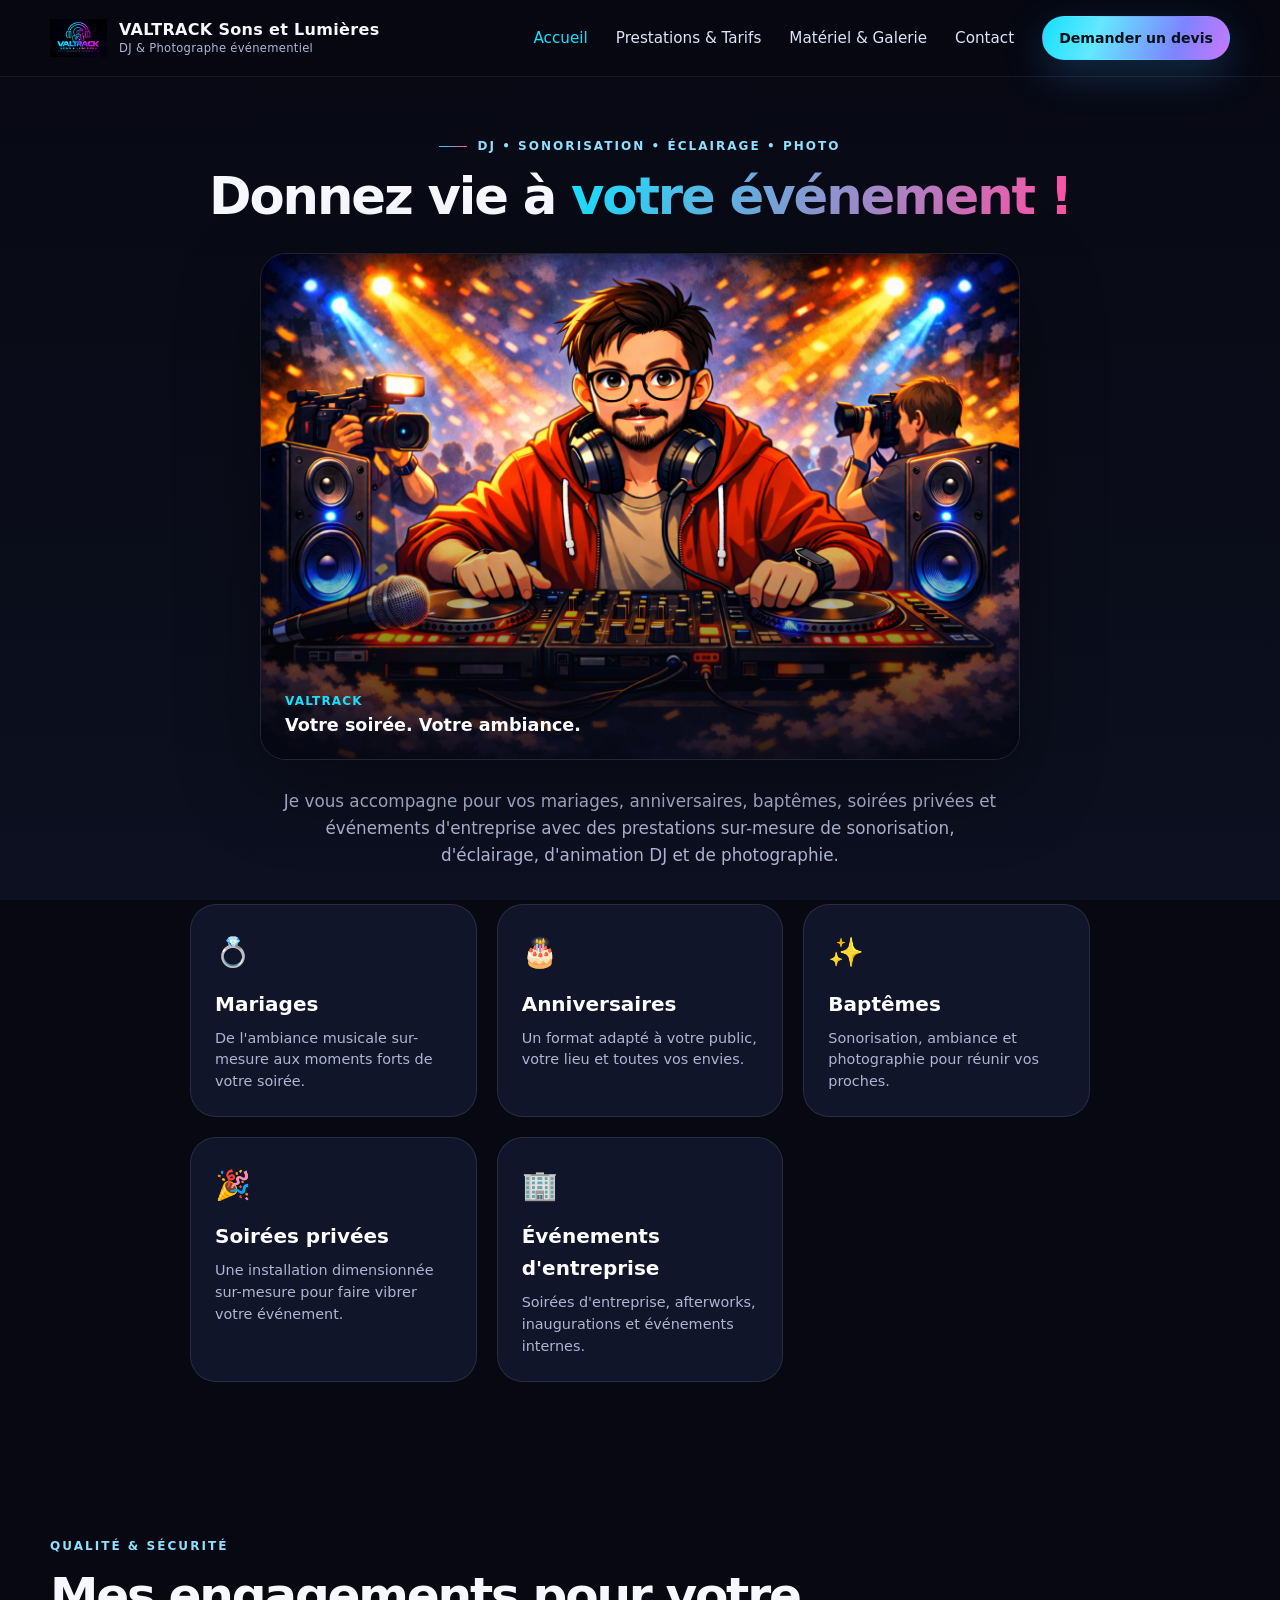
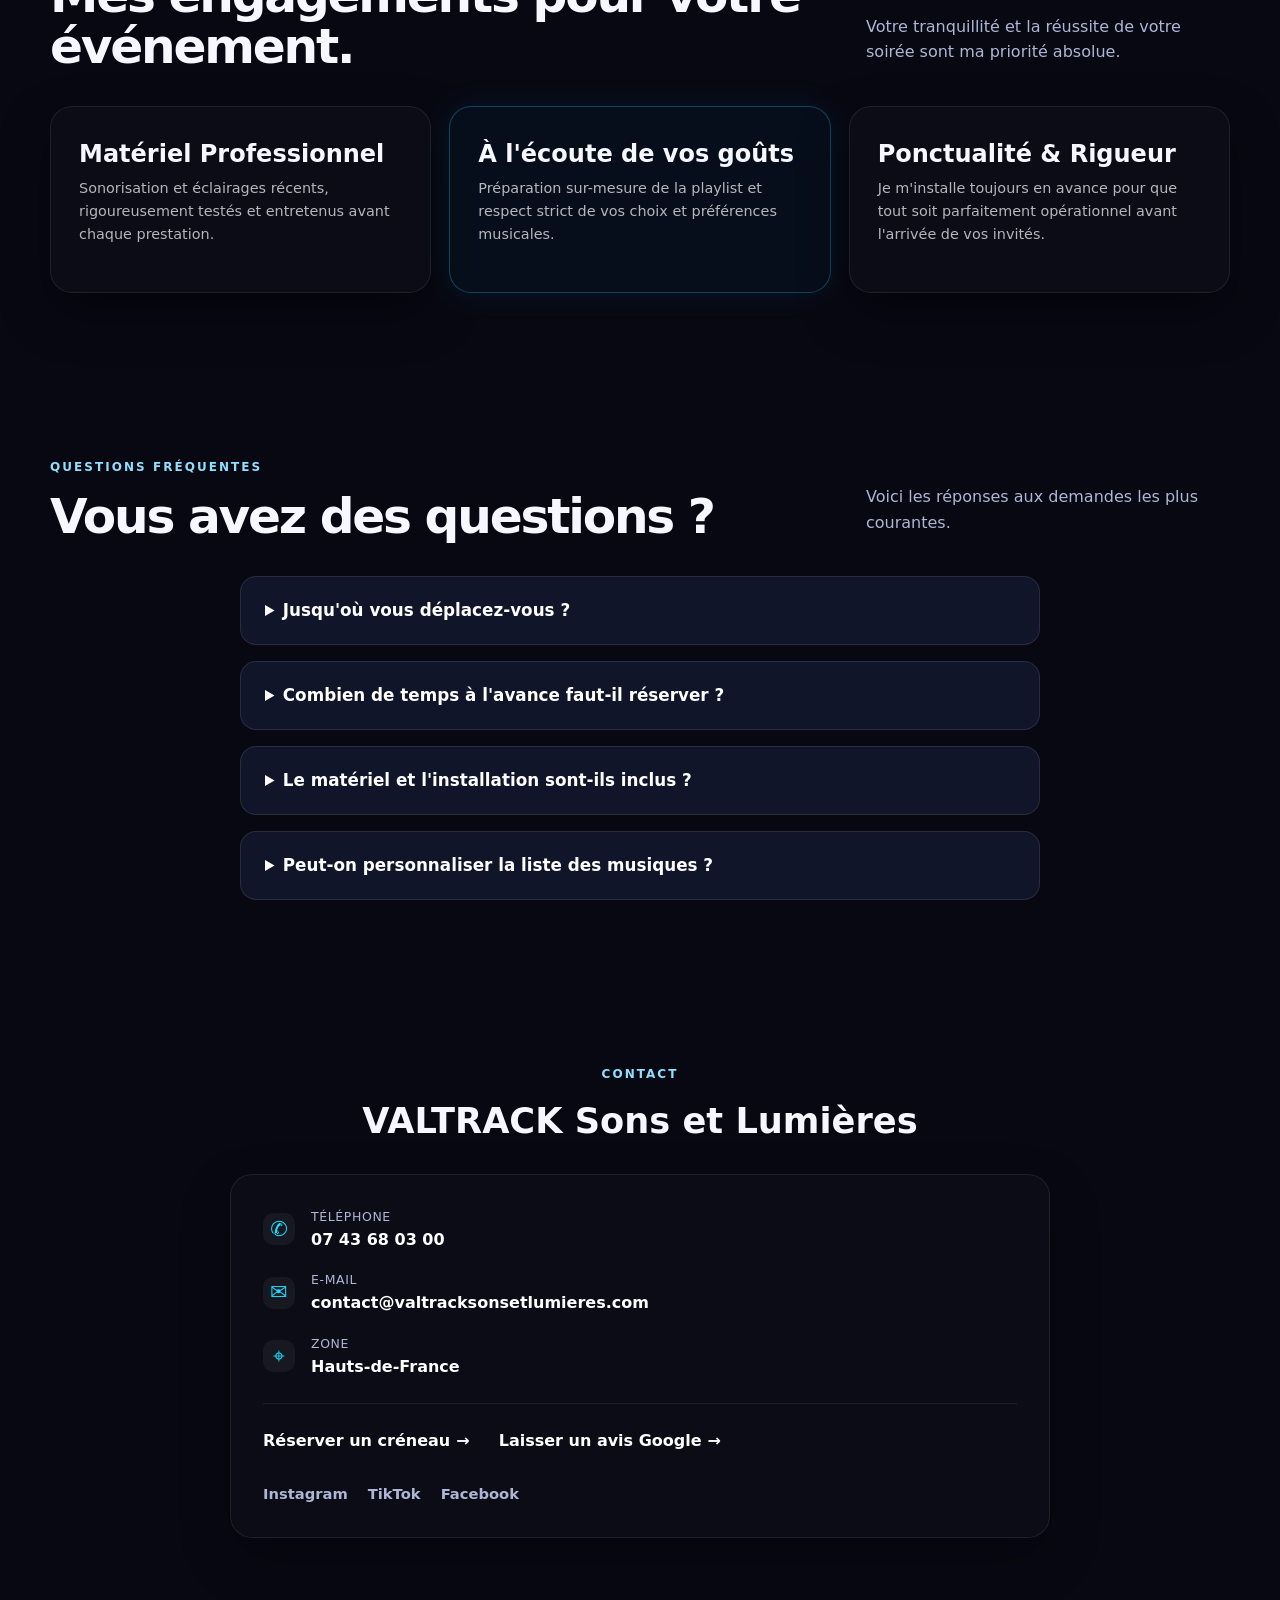
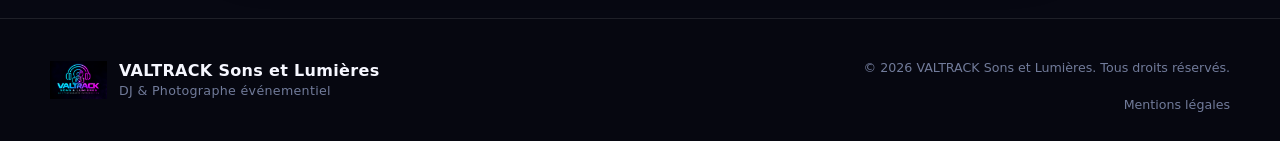
==== index.html @ 6da2693a "Update index.html" ====
<!doctype html>
<html lang="fr">
<head>
  <link rel="icon" type="image/x-icon" href="favicon.ico" />
  <meta charset="utf-8" />
  <meta name="viewport" content="width=device-width, initial-scale=1" />
  <title>VALTRACK Sons et Lumières — Accueil</title>
  <meta name="description" content="DJ, sonorisation, éclairage et photographie événementielle pour mariages, anniversaires, baptêmes, soirées privées et événements professionnels." />
  <meta name="theme-color" content="#070812" />
  <meta property="og:title" content="VALTRACK Sons et Lumières — Accueil" />
  <meta property="og:description" content="DJ • Sonorisation • Éclairage • Photographie événementielle" />
  <meta property="og:image" content="dj.png" />
  <link rel="stylesheet" href="styles.css?v=20260914-final-contact" />
</head>
<body>
  <header class="site-header" id="top">
    <div class="container nav-wrap">
      <a class="brand" href="index.html" aria-label="Retour à l'accueil">
        <img src="logo.png" alt="Logo VALTRACK" class="brand-logo" />
        <span class="brand-text">
          <strong>VALTRACK Sons et Lumières</strong>
          <small>DJ & Photographe événementiel</small>
        </span>
      </a>
      <nav class="desktop-nav" aria-label="Navigation principale">
        <a href="index.html" class="active">Accueil</a>
        <a href="prestations.html">Prestations & Tarifs</a>
        <a href="materiel.html">Matériel & Galerie</a>
        <a href="#contact">Contact</a>
        <a class="btn btn-primary btn-small" href="https://docs.google.com/forms/d/e/1FAIpQLScfLBXGqjbS6cImaduYG_g-oRKf7EmqATWuRvP31iIH8ll3yA/viewform?usp=dialog" target="_blank" rel="noopener">Demander un devis</a>
      </nav>
      <button class="burger" id="burger" aria-label="Ouvrir le menu" aria-expanded="false" aria-controls="mobileMenu">
        <span></span><span></span><span></span>
      </button>
    </div>

    <nav class="mobile-nav" id="mobileMenu" aria-label="Navigation mobile">
      <div class="container mobile-nav-inner">
        <a href="index.html">Accueil</a>
        <a href="prestations.html">Prestations & Tarifs</a>
        <a href="materiel.html">Matériel & Galerie</a>
        <a href="#contact">Contact</a>
        <a class="btn btn-primary" href="https://docs.google.com/forms/d/e/1FAIpQLScfLBXGqjbS6cImaduYG_g-oRKf7EmqATWuRvP31iIH8ll3yA/viewform?usp=dialog" target="_blank" rel="noopener">Demander un devis</a>
      </div>
    </nav>
  </header>

  <main>

    <section class="hero" aria-labelledby="hero-title">
      <div class="hero-glow glow-one"></div>
      <div class="hero-glow glow-two"></div>

      <div class="container hero-stack hero-stack-reworked">
        <div class="hero-copy hero-copy-wide hero-copy-reworked">
          <p class="eyebrow"><span></span> DJ • SONORISATION • ÉCLAIRAGE • PHOTO</p>

          <h1 id="hero-title" class="hero-title-one-line">
            Donnez vie à <em>votre événement !</em>
          </h1>

          <div class="hero-visual hero-visual-inline" aria-label="Illustration DJ et photographie événementielle">
            <div class="visual-frame hero-frame-compact">
              <img src="dj.png" alt="DJ derrière une régie avec éclairages et photographes lors d'un événement" />
              <div class="visual-shade"></div>
              <div class="visual-label">
                <span>VALTRACK</span>
                <strong>Votre soirée. Votre ambiance.</strong>
              </div>
            </div>
          </div>

          <p class="hero-lead hero-lead-full">
            Je vous accompagne pour vos mariages, anniversaires, baptêmes, soirées privées et événements d'entreprise avec des prestations sur-mesure de sonorisation, d'éclairage, d'animation DJ et de photographie.
          </p>

          <div class="event-grid hero-event-grid" aria-label="Types d'événements">
            <article>
              <span>💍</span>
              <h3>Mariages</h3>
              <p>De l'ambiance musicale sur-mesure aux moments forts de votre soirée.</p>
            </article>

            <article>
              <span>🎂</span>
              <h3>Anniversaires</h3>
              <p>Un format adapté à votre public, votre lieu et toutes vos envies.</p>
            </article>

            <article>
              <span>✨</span>
              <h3>Baptêmes</h3>
              <p>Sonorisation, ambiance et photographie pour réunir vos proches.</p>
            </article>

            <article>
              <span>🎉</span>
              <h3>Soirées privées</h3>
              <p>Une installation dimensionnée sur-mesure pour faire vibrer votre événement.</p>
            </article>

            <article>
              <span>🏢</span>
              <h3>Événements d'entreprise</h3>
              <p>Soirées d'entreprise, afterworks, inaugurations et événements internes.</p>
            </article>
          </div>
        </div>
      </div>
    </section>

    <section class="section" id="engagements">
      <div class="container">
        <div class="section-heading">
          <div>
            <span class="section-kicker">QUALITÉ & SÉCURITÉ</span>
            <h2>Mes engagements pour votre événement.</h2>
          </div>
          <p>Votre tranquillité et la réussite de votre soirée sont ma priorité absolue.</p>
        </div>
    
        <div class="pricing-grid">
          <div class="price-card">
            <h3>Matériel Professionnel</h3>
            <p class="price-subtitle">Sonorisation et éclairages récents, rigoureusement testés et entretenus avant chaque prestation.</p>
          </div>
          <div class="price-card featured-card">
            <h3>À l'écoute de vos goûts</h3>
            <p class="price-subtitle">Préparation sur-mesure de la playlist et respect strict de vos choix et préférences musicales.</p>
          </div>
          <div class="price-card">
            <h3>Ponctualité & Rigueur</h3>
            <p class="price-subtitle">Je m'installe toujours en avance pour que tout soit parfaitement opérationnel avant l'arrivée de vos invités.</p>
          </div>
        </div>
      </div>
    </section>

    <section class="section" id="faq">
      <div class="container">
        <div class="section-heading">
          <div>
            <span class="section-kicker">QUESTIONS FRÉQUENTES</span>
            <h2>Vous avez des questions ?</h2>
          </div>
          <p>Voici les réponses aux demandes les plus courantes.</p>
        </div>

        <div class="faq-list">
          <details class="faq-item">
            <summary>Jusqu'où vous déplacez-vous ?</summary>
            <p>J'interviens principalement dans toute la région <strong>Hauts-de-France</strong>. 15 km aller-retour sont inclus au départ d'Escaudœuvres, puis un tarif de 0,70 €/km supplémentaire est appliqué.</p>
          </details>

          <details class="faq-item">
            <summary>Combien de temps à l'avance faut-il réserver ?</summary>
            <p>Le plus tôt est le mieux, surtout pour la période estivale (mariages et baptêmes). Cependant, n'hésitez pas à me contacter pour les demandes de dernière minute selon mes disponibilités.</p>
          </details>

          <details class="faq-item">
            <summary>Le matériel et l'installation sont-ils inclus ?</summary>
            <p>Oui, l'ensemble du matériel (sonorisation, jeux de lumières, micros) ainsi que l'installation et le démontage sont intégralement gérés par mes soins et inclus dans la prestation.</p>
          </details>

          <details class="faq-item">
            <summary>Peut-on personnaliser la liste des musiques ?</summary>
            <p>Absolument ! Je prépare la soirée en amont selon vos goûts musicaux, vos morceaux indispensables et ceux que vous ne souhaitez pas entendre.</p>
          </details>
        </div>
      </div>
    </section>

    <section class="section contact-section" id="contact">
      <div class="container contact-compact">
        <div class="contact-compact-title">
          <span class="section-kicker">CONTACT</span>
          <h2>VALTRACK Sons et Lumières</h2>
        </div>

        <aside class="contact-card contact-card-wide">
          <div class="contact-item">
            <span class="contact-icon">✆</span>
            <div><small>Téléphone</small><a href="tel:+33743680300">07 43 68 03 00</a></div>
          </div>
          <div class="contact-item">
            <span class="contact-icon">✉</span>
            <div><small>E-mail</small><a href="mailto:contact@valtracksonsetlumieres.com">contact@valtracksonsetlumieres.com</a></div>
          </div>
          <div class="contact-item">
            <span class="contact-icon">⌖</span>
            <div><small>Zone</small><strong>Hauts-de-France</strong></div>
          </div>
          <hr />
          <a class="contact-secondary" href="https://calendar.app.google/k3B2UKcsfXhyxnpeA" target="_blank" rel="noopener">Réserver un créneau <span>→</span></a>
          <a class="contact-secondary" href="https://g.page/r/CfVVuxEBxh3PECE/review" target="_blank" rel="noopener">Laisser un avis Google <span>→</span></a>
          <div class="social-row">
            <a href="https://www.instagram.com/valtrack_/" target="_blank" rel="noopener" aria-label="Instagram">Instagram</a>
            <a href="https://www.tiktok.com/@v4ltrack" target="_blank" rel="noopener" aria-label="TikTok">TikTok</a>
            <a href="https://www.facebook.com/profile.php?id=61594022202695" target="_blank" rel="noopener" aria-label="Facebook">Facebook</a>
          </div>
        </aside>
      </div>
    </section>
  </main>

  <footer class="footer">
    <div class="container footer-inner">
      <div class="footer-brand">
        <img src="logo.png" alt="Logo VALTRACK" class="brand-logo" />
        <span class="brand-text">
          <strong>VALTRACK Sons et Lumières</strong>
          <small>DJ & Photographe événementiel</small>
        </span>
      </div>
      <div class="footer-legal">
        <p>© <span id="year"></span> VALTRACK Sons et Lumières. Tous droits réservés.</p>
        <a href="mentions-legales.html">Mentions légales</a>
      </div>
    </div>
  </footer>

  <script src="script.js"></script>
</body>
</html>
---- styles.css ----
:root {
  --bg: #070812;
  --bg-soft: #0d1020;
  --surface: #111529;
  --surface-2: #171b33;
  --text: #f6f7ff;
  --muted: #aeb6d4;
  --line: rgba(255,255,255,.10);
  --cyan: #16e0ff;
  --blue: #5c7cff;
  --violet: #a85cff;
  --pink: #ff4fa3;
  --orange: #ff8c3a;
  --shadow: 0 25px 80px rgba(0,0,0,.38);
  --radius: 26px;
  --max: 1180px;
}

* { box-sizing: border-box; }
html { scroll-behavior: smooth; }
body {
  margin: 0;
  font-family: Inter, ui-sans-serif, system-ui, -apple-system, BlinkMacSystemFont, "Segoe UI", sans-serif;
  color: var(--text);
  background: var(--bg);
  line-height: 1.6;
  overflow-x: hidden;
}

body::before {
  content: "";
  position: fixed;
  inset: 0;
  pointer-events: none;
  z-index: -1;
  background: linear-gradient(180deg, #070812 0%, #0d1020 100%);
}

img { display: block; max-width: 100%; height: auto; }
a { color: inherit; text-decoration: none; }
button, a { -webkit-tap-highlight-color: transparent; }
.container { width: min(var(--max), calc(100% - 40px)); margin: 0 auto; }

/* ==========================================================================
   NAVIGATION / HEADER
   ========================================================================== */
.site-header {
  position: sticky;
  top: 0;
  z-index: 100;
  background: rgba(7,8,18,.76);
  border-bottom: 1px solid rgba(255,255,255,.07);
  backdrop-filter: blur(18px);
}
.nav-wrap { min-height: 76px; display: flex; align-items: center; justify-content: space-between; gap: 24px; }

.brand { 
  display: inline-flex; 
  align-items: center; 
  gap: 12px; 
  min-width: 0; 
  flex-shrink: 0;
  position: relative;
  z-index: 10;
  cursor: pointer;
}

.brand-logo {
  height: 38px;
  max-height: 38px;
  width: auto;
  max-width: 120px;
  object-fit: contain;
  flex-shrink: 0;
}

.brand-text { display: flex; flex-direction: column; line-height: 1.05; letter-spacing: .02em; }
.brand-text strong { font-size: 1rem; }
.brand-text small { color: var(--muted); margin-top: 4px; font-size: .72rem; }

.desktop-nav { display: flex; align-items: center; gap: 28px; font-size: .95rem; }
.desktop-nav > a:not(.btn) { color: #dfe4fa; transition: color .2s ease; }
.desktop-nav > a:not(.btn):hover, .desktop-nav > a.active { color: var(--cyan); }

.btn {
  display: inline-flex;
  align-items: center;
  justify-content: center;
  gap: 9px;
  padding: 14px 21px;
  border-radius: 999px;
  font-weight: 760;
  font-size: .96rem;
  border: 1px solid transparent;
  transition: transform .2s ease, box-shadow .2s ease, background .2s ease, border-color .2s ease;
}
.btn:hover { transform: translateY(-2px); }
.btn-primary {
  color: #07101a;
  background: linear-gradient(110deg, var(--cyan), #63e8ff 30%, #7d83ff 72%, #c978ff);
  box-shadow: 0 14px 42px rgba(58,163,255,.24);
}
.btn-primary:hover { box-shadow: 0 18px 48px rgba(58,163,255,.36); }
.btn-secondary { color: var(--text); background: rgba(255,255,255,.055); border-color: rgba(255,255,255,.14); }
.btn-secondary:hover { background: rgba(255,255,255,.10); border-color: rgba(255,255,255,.24); }
.btn-small { padding: 10px 16px; font-size: .88rem; }

.burger { display: none; width: 46px; height: 42px; border: 1px solid var(--line); border-radius: 14px; background: rgba(255,255,255,.04); cursor: pointer; }
.burger span { display: block; width: 20px; height: 2px; margin: 5px auto; background: #fff; border-radius: 2px; }
.mobile-nav { display: none; border-top: 1px solid var(--line); }
.mobile-nav.is-open { display: block; }
.mobile-nav-inner { display: flex; flex-direction: column; gap: 4px; padding: 14px 0 20px; }
.mobile-nav-inner > a:not(.btn) { padding: 11px 3px; color: #e3e7f8; }

/* ==========================================================================
   HERO SECTION ACCUEIL
   ========================================================================== */
.hero { position: relative; min-height: auto; display: flex; align-items: center; overflow: hidden; padding: 60px 0 70px; }
.hero-grid { display: grid; grid-template-columns: 1.1fr 0.9fr; gap: 40px; align-items: center; }
.hero-media img { border-radius: var(--radius); border: 1px solid var(--line); box-shadow: var(--shadow); width: 100%; object-fit: cover; }

.eyebrow, .section-kicker { margin: 0; color: #8fdfff; font-size: .75rem; letter-spacing: .17em; text-transform: uppercase; font-weight: 800; }
.eyebrow { display: flex; align-items: center; gap: 10px; }
.eyebrow span { width: 28px; height: 1px; background: linear-gradient(90deg, var(--cyan), var(--pink)); }

h1 { 
  margin: 12px 0 20px; 
  font-size: clamp(2rem, 4vw, 3.5rem); 
  line-height: 1.1; 
  letter-spacing: -.04em; 
}

/* Correctifs de centrage Hero Reworked */
.hero-stack-reworked,
.hero-copy-reworked,
.hero-copy-wide {
  max-width: 900px;
  margin: 0 auto;
  text-align: center;
}

.hero-copy-wide .eyebrow {
  justify-content: center;
}

.hero-title-one-line em {
  font-style: normal;
  background: linear-gradient(110deg, var(--cyan), var(--pink));
  -webkit-background-clip: text;
  -webkit-text-fill-color: transparent;
}

.hero-visual-inline {
  margin: 28px auto;
  max-width: 760px;
  position: relative;
}

.visual-frame {
  position: relative;
  border-radius: var(--radius);
  overflow: hidden;
  border: 1px solid var(--line);
  box-shadow: var(--shadow);
}

.visual-frame img {
  width: 100%;
  display: block;
}

.visual-shade {
  position: absolute;
  inset: 0;
  background: linear-gradient(180deg, rgba(7,8,18,0) 50%, rgba(7,8,18,0.85) 100%);
  pointer-events: none;
}

.visual-label {
  position: absolute;
  bottom: 20px;
  left: 24px;
  text-align: left;
  z-index: 2;
}

.visual-label span {
  font-size: 0.75rem;
  letter-spacing: 0.1em;
  color: var(--cyan);
  font-weight: 800;
  display: block;
}

.visual-label strong {
  font-size: 1.1rem;
  color: #fff;
}

.hero-lead-full {
  max-width: 720px;
  margin: 20px auto;
  color: var(--muted);
  font-size: 1.05rem;
}

/* ==========================================================================
   HERO TARIFS (Stickers / Badges)
   ========================================================================== */
.hero-tarifs {
  padding: 130px 0 60px 0;
}

.hero-tarifs .hero-interactive-wrap {
  position: relative;
  max-width: 950px;
  margin: 0 auto;
  text-align: center;
}

.hero-tarifs .hero-text-content {
  position: relative;
  z-index: 5;
  max-width: 680px;
  margin: 0 auto;
}

.hero-tarifs .hero-text-content .eyebrow {
  justify-content: center;
}

.hero-tarifs .hero-text-content .hero-lead {
  margin: 16px auto 0 auto;
}

.hero-tarifs .hero-badge {
  position: absolute;
  z-index: 6;
  display: inline-flex;
  align-items: center;
  gap: 8px;
  padding: 8px 16px;
  border-radius: 50px;
  background: rgba(15, 20, 38, 0.75);
  border: 1px solid rgba(255, 255, 255, 0.14);
  backdrop-filter: blur(10px);
  box-shadow: 0 10px 25px rgba(0, 0, 0, 0.4);
  font-size: 0.82rem;
  font-weight: 600;
  color: #f1f3f9;
  cursor: default;
  user-select: none;
  transition: transform 0.3s cubic-bezier(0.175, 0.885, 0.32, 1.275),
              border-color 0.3s ease,
              box-shadow 0.3s ease;
  animation: floatSticker 4s ease-in-out infinite alternate;
}

.hero-tarifs .hero-badge:hover {
  transform: scale(1.08) translateY(-4px) !important;
  border-color: rgba(22, 224, 255, 0.5);
  box-shadow: 0 12px 28px rgba(22, 224, 255, 0.2);
  background: rgba(20, 26, 50, 0.9);
}

.hero-tarifs .badge-icon { font-size: 0.95rem; }
.hero-tarifs .badge-top-left { top: -10px; left: 20px; transform: rotate(-5deg); animation-delay: 0s; }
.hero-tarifs .badge-top-right { top: -5px; right: 20px; transform: rotate(5deg); animation-delay: 1s; }
.hero-tarifs .badge-bottom-left { bottom: 0px; left: 40px; transform: rotate(4deg); animation-delay: 1.8s; }
.hero-tarifs .badge-bottom-right { bottom: 5px; right: 50px; transform: rotate(-4deg); animation-delay: 0.7s; }

@keyframes floatSticker {
  0% { margin-top: 0px; }
  100% { margin-top: -7px; }
}

/* ==========================================================================
   SECTIONS GÉNÉRIQUES & GRILLES D'ÉVÉNEMENTS
   ========================================================================== */
.section { padding: 80px 0; }
.section-dark { background: linear-gradient(180deg, #090b17 0%, #0a0d19 100%); }
.section-heading { display: grid; grid-template-columns: 1.35fr .65fr; gap: 60px; align-items: flex-end; margin-bottom: 34px; }
.section-heading h2 { margin: 12px 0 0; font-size: clamp(2rem, 3.8vw, 3.2rem); line-height: 1.05; letter-spacing: -.045em; }
.section-heading p { margin: 0 0 7px; color: var(--muted); }

/* Grille pour la section Hero d'accueil (Mariages, Anniversaires, etc.) */
.event-grid,
.services-grid, 
.features-grid {
  display: grid;
  grid-template-columns: repeat(auto-fit, minmax(220px, 1fr));
  gap: 20px;
  margin-top: 36px;
  text-align: left;
}

.event-grid article,
.service-card, 
.feature-card {
  background: var(--surface);
  border: 1px solid var(--line);
  padding: 24px;
  border-radius: var(--radius);
  transition: transform 0.2s ease, border-color 0.2s ease;
}

.event-grid article:hover,
.service-card:hover, 
.feature-card:hover {
  transform: translateY(-4px);
  border-color: rgba(22, 224, 255, 0.3);
}

.event-grid article span,
.service-card .service-icon {
  font-size: 1.8rem;
  display: block;
  margin-bottom: 12px;
}

.event-grid article h3,
.service-card h3, 
.feature-card h3 {
  margin: 0 0 8px;
  font-size: 1.25rem;
  color: #fff;
}

.event-grid article p,
.service-card p, 
.feature-card p {
  color: var(--muted);
  font-size: 0.9rem;
  margin: 0;
  line-height: 1.5;
}

/* ==========================================================================
   FAQ SECTION
   ========================================================================== */
.faq-list {
  display: flex;
  flex-direction: column;
  gap: 16px;
  max-width: 800px;
  margin: 0 auto;
}

.faq-item {
  background: var(--surface);
  border: 1px solid var(--line);
  padding: 20px 24px;
  border-radius: 16px;
  cursor: pointer;
}

.faq-item summary {
  font-weight: 600;
  font-size: 1.05rem;
  color: #fff;
}

.faq-item p {
  margin: 12px 0 0;
  color: var(--muted);
  font-size: 0.95rem;
}

/* ==========================================================================
   GRILLE DE TARIFS
   ========================================================================== */
.pricing-grid { display: grid; grid-template-columns: repeat(3, minmax(0, 1fr)); gap: 18px; width: 100%; }

.price-card {
  position: relative;
  display: flex;
  flex-direction: column;
  padding: 28px;
  border: 1px solid rgba(255, 255, 255, 0.08);
  border-radius: 22px;
  background: rgba(255, 255, 255, 0.02);
  box-shadow: 0 20px 50px rgba(0, 0, 0, 0.4);
}

.featured-card { 
  border-color: rgba(56, 189, 248, 0.3); 
  background: rgba(14, 165, 233, 0.04); 
  box-shadow: 0 0 30px rgba(14, 165, 233, 0.1);
}

.price-top {
  display: flex;
  justify-content: space-between;
  align-items: center;
  margin-bottom: 18px;
}

.pack-number {
  font-size: 0.85rem;
  font-weight: 700;
  color: rgba(255, 255, 255, 0.35);
}

.pack-tag {
  font-size: 0.7rem;
  font-weight: 700;
  text-transform: uppercase;
  letter-spacing: 0.08em;
  color: #8ab4f8;
  background: rgba(138, 180, 248, 0.08);
  border: 1px solid rgba(138, 180, 248, 0.25);
  padding: 4px 12px;
  border-radius: 20px;
}

.pack-tag.accent {
  color: #38ef7d;
  background: rgba(56, 239, 125, 0.08);
  border-color: rgba(56, 239, 125, 0.25);
}

.price-card h3 { margin: 0 0 4px; font-size: 1.5rem; font-weight: 700; }
.price { font-size: 2.2rem; font-weight: 800; margin: 10px 0 4px; }
.price span { font-size: 2.8rem; }

.price-subtitle {
  margin: 0 0 18px;
  color: rgba(255, 255, 255, 0.7);
  font-size: 0.9rem;
  font-weight: 500;
}

.duo-old-price {
  font-size: 0.85rem;
  color: rgba(255, 255, 255, 0.4);
  text-decoration: line-through;
  margin: -4px 0 8px;
}

.price-card ul {
  list-style: none;
  padding: 0;
  margin: 16px 0 0 0;
}

.price-card ul li {
  position: relative;
  padding-left: 22px;
  padding-bottom: 10px;
  margin-bottom: 10px;
  font-size: 0.88rem;
  color: rgba(255, 255, 255, 0.75);
  border-bottom: 1px solid rgba(255, 255, 255, 0.04);
}

.price-card ul li:last-child {
  border-bottom: none;
  margin-bottom: 0;
  padding-bottom: 0;
}

.price-card ul li::before {
  content: "✦";
  position: absolute;
  left: 0;
  top: 0;
  color: #38ef7d;
  font-size: 0.75rem;
}

.fee-pills {
  display: flex;
  flex-wrap: wrap;
  justify-content: center;
  gap: 10px;
  margin-top: 32px;
}

.fee-pills span {
  font-size: 0.8rem;
  color: rgba(255, 255, 255, 0.6);
  background: rgba(255, 255, 255, 0.03);
  border: 1px solid rgba(255, 255, 255, 0.08);
  padding: 6px 16px;
  border-radius: 30px;
}

.photo-retention-note {
  margin-top: 28px;
  padding: 18px 22px;
  background: rgba(255, 255, 255, 0.02);
  border: 1px solid rgba(255, 255, 255, 0.06);
  border-left: 3px solid #ff2a74;
  border-radius: 6px;
  text-align: left;
}

.photo-retention-note strong {
  display: block;
  color: #ffffff;
  font-size: 0.95rem;
  margin-bottom: 6px;
}

.photo-retention-note p, .photo-retention-note span {
  font-size: 0.85rem;
  color: rgba(255, 255, 255, 0.65);
  line-height: 1.5;
  margin: 0;
}

/* ==========================================================================
   SECTION CONTACT / FOOTER
   ========================================================================== */
.contact-section {
  padding: 80px 0;
}

.contact-compact {
  max-width: 820px;
  margin: 0 auto;
  text-align: center;
}

.contact-compact-title h2 {
  margin: 8px 0 24px;
  font-size: 2.2rem;
}

.contact-card-wide {
  background: rgba(255, 255, 255, 0.02);
  border: 1px solid rgba(255, 255, 255, 0.08);
  border-radius: 22px;
  padding: 32px;
  text-align: left;
  box-shadow: 0 20px 50px rgba(0,0,0,0.3);
}

.contact-card-wide .contact-item {
  display: flex;
  align-items: center;
  gap: 16px;
  margin-bottom: 18px;
}

.contact-card-wide .contact-icon {
  font-size: 1.3rem;
  width: 32px;
  height: 32px;
  display: flex;
  align-items: center;
  justify-content: center;
  background: rgba(255,255,255,0.05);
  border-radius: 10px;
  color: var(--cyan);
}

.contact-card-wide small {
  display: block;
  color: var(--muted);
  font-size: 0.78rem;
  text-transform: uppercase;
  letter-spacing: 0.05em;
}

.contact-card-wide a, 
.contact-card-wide strong {
  color: #fff;
  font-size: 1rem;
  font-weight: 600;
  text-decoration: none;
}

.contact-card-wide hr {
  border: 0;
  border-top: 1px solid rgba(255, 255, 255, 0.08);
  margin: 24px 0;
}

.contact-secondary {
  display: inline-flex;
  align-items: center;
  gap: 6px;
  margin-right: 24px;
  margin-bottom: 16px;
  color: var(--cyan);
  text-decoration: none;
  font-weight: 600;
  font-size: 0.95rem;
  transition: opacity 0.2s ease;
}

.contact-secondary:hover {
  opacity: 0.8;
}

.social-row {
  display: flex;
  gap: 20px;
  margin-top: 12px;
}

.social-row a {
  color: var(--muted);
  text-decoration: none;
  font-size: 0.92rem;
  transition: color 0.2s ease;
}

.social-row a:hover {
  color: #fff;
}

.footer { border-top: 1px solid var(--line); padding: 26px 0; background: #060710; }
.footer-inner { display: flex; justify-content: space-between; gap: 30px; align-items: center; }
.footer-brand { display: flex; align-items: center; gap: 12px; }
.footer-brand small, .footer p { color: #717b9a; font-size: .79rem; }
.footer-legal { display: flex; flex-direction: column; align-items: flex-end; gap: 4px; }
.footer-legal a { color: #717b9a; font-size: .79rem; }

/* ==========================================================================
   MEDIA QUERIES (RESPONSIVE)
   ========================================================================== */
@media (max-width: 1050px) {
  .hero-grid { grid-template-columns: 1fr; }
  .section-heading { grid-template-columns: 1fr; gap: 16px; }
}

@media (max-width: 860px) {
  .desktop-nav { display: none; }
  .burger { display: block; }
  .pricing-grid { grid-template-columns: 1fr; }

  .hero-tarifs .hero-interactive-wrap {
    display: flex;
    flex-direction: column;
    align-items: center;
  }

  .hero-tarifs .hero-badge {
    position: relative;
    top: auto !important;
    bottom: auto !important;
    left: auto !important;
    right: auto !important;
    transform: none !important;
    animation: none;
    margin: 4px;
    display: inline-flex;
  }

  .hero-tarifs .badge-top-left { order: 2; margin-top: 20px; }
  .hero-tarifs .badge-top-right { order: 3; }
  .hero-tarifs .badge-bottom-left { order: 4; }
  .hero-tarifs .badge-bottom-right { order: 5; }
  .hero-tarifs .hero-text-content { order: 1; }
}

@media (max-width: 560px) {
  .container { width: min(var(--max), calc(100% - 28px)); }
  .footer-inner { flex-direction: column; align-items: flex-start; }
  .footer-legal { align-items: flex-start; }
  .social-row { flex-wrap: wrap; }
}
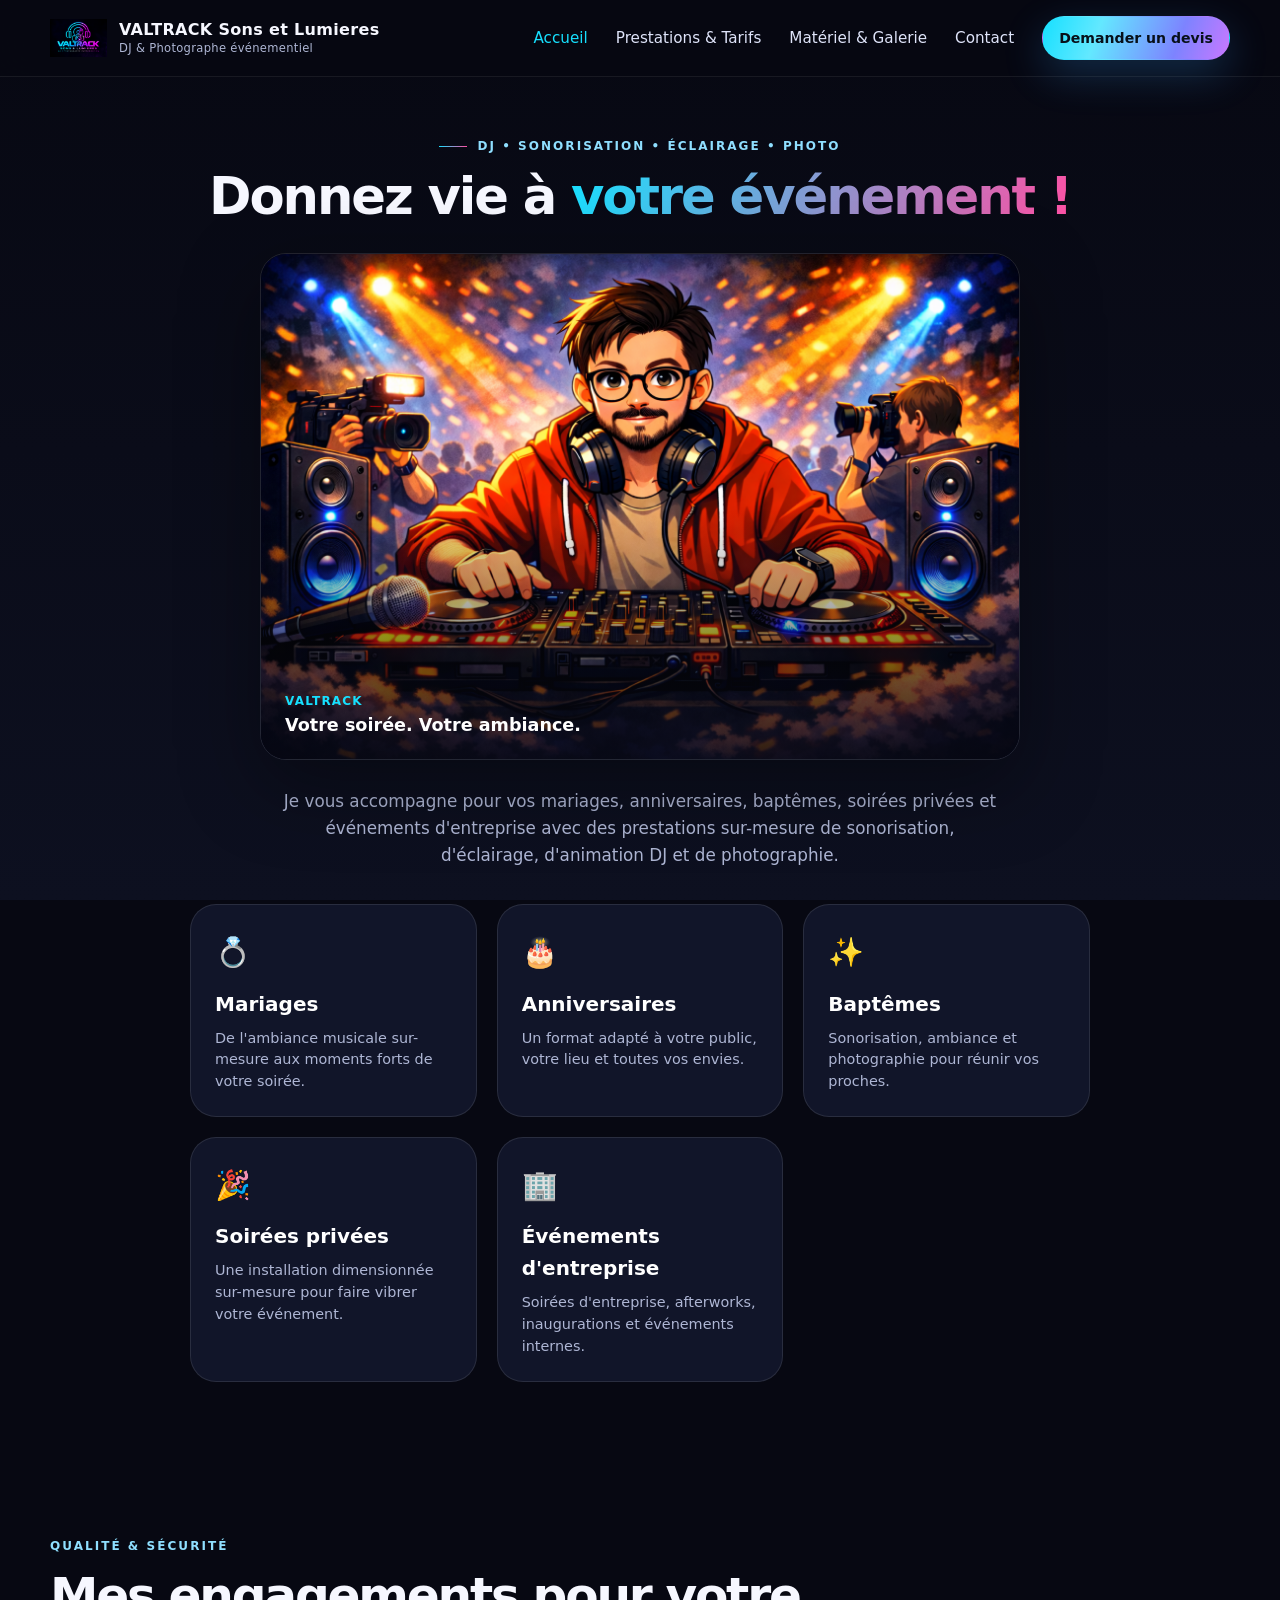
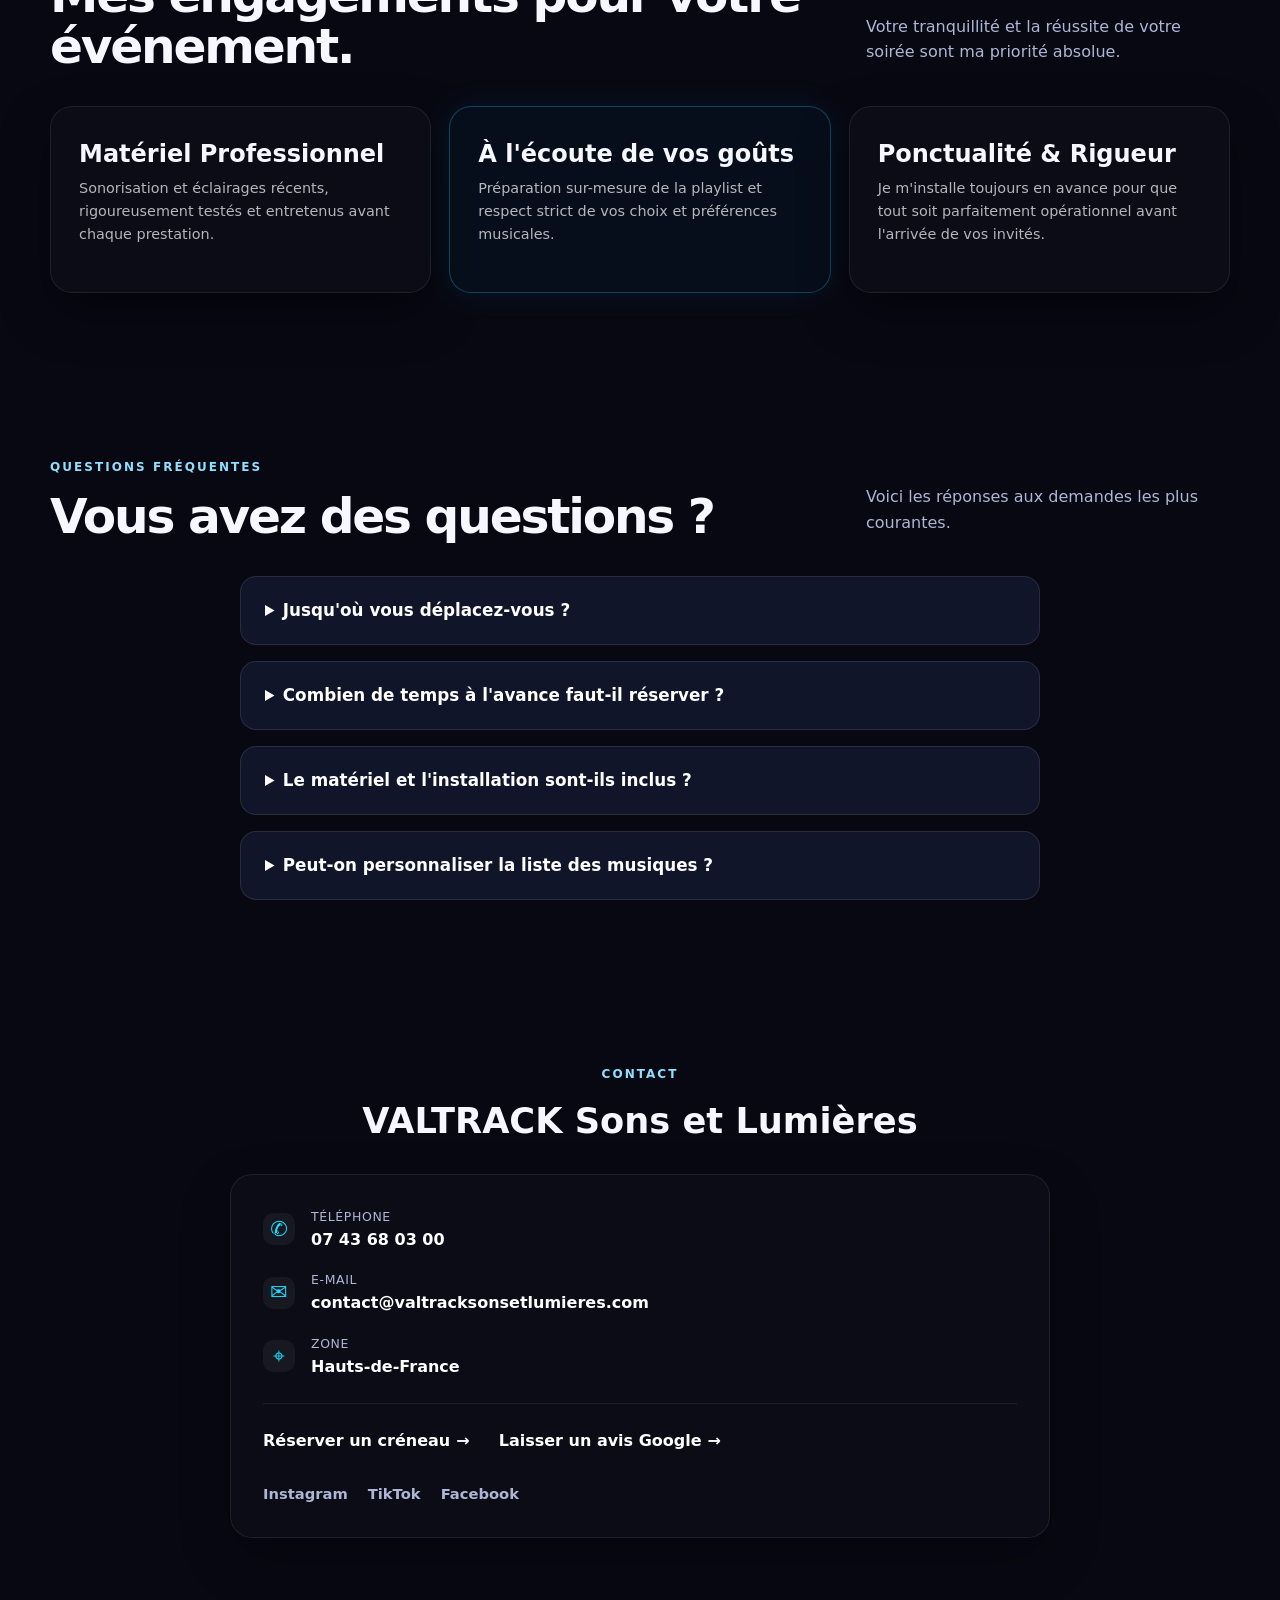
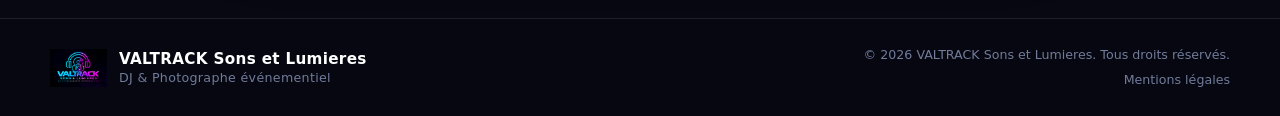
==== commit c8dd4854: "Update index.html" ====
--- a/index.html
+++ b/index.html
@@ -4,7 +4,7 @@
   <link rel="icon" type="image/x-icon" href="favicon.ico" />
   <meta charset="utf-8" />
   <meta name="viewport" content="width=device-width, initial-scale=1" />
-  <title>VALTRACK Sons et Lumières — Accueil</title>
+  <title>VALTRACK Sons et Lumieres — Accueil</title>
   <meta name="description" content="DJ, sonorisation, éclairage et photographie événementielle pour mariages, anniversaires, baptêmes, soirées privées et événements professionnels." />
   <meta name="theme-color" content="#070812" />
   <meta property="og:title" content="VALTRACK Sons et Lumières — Accueil" />
@@ -18,7 +18,7 @@
       <a class="brand" href="index.html" aria-label="Retour à l'accueil">
         <img src="logo.png" alt="Logo VALTRACK" class="brand-logo" />
         <span class="brand-text">
-          <strong>VALTRACK Sons et Lumières</strong>
+          <strong>VALTRACK Sons et Lumieres</strong>
           <small>DJ & Photographe événementiel</small>
         </span>
       </a>
@@ -208,12 +208,12 @@
       <div class="footer-brand">
         <img src="logo.png" alt="Logo VALTRACK" class="brand-logo" />
         <span class="brand-text">
-          <strong>VALTRACK Sons et Lumières</strong>
+          <strong>VALTRACK Sons et Lumieres</strong>
           <small>DJ & Photographe événementiel</small>
         </span>
       </div>
       <div class="footer-legal">
-        <p>© <span id="year"></span> VALTRACK Sons et Lumières. Tous droits réservés.</p>
+        <p>© <span id="year"></span> VALTRACK Sons et Lumieres. Tous droits réservés.</p>
         <a href="mentions-legales.html">Mentions légales</a>
       </div>
     </div>
--- a/styles.css
+++ b/styles.css
@@ -41,9 +41,7 @@
 button, a { -webkit-tap-highlight-color: transparent; }
 .container { width: min(var(--max), calc(100% - 40px)); margin: 0 auto; }
 
-/* ==========================================================================
-   NAVIGATION / HEADER
-   ========================================================================== */
+
 .site-header {
   position: sticky;
   top: 0;
@@ -112,9 +110,7 @@
 .mobile-nav-inner { display: flex; flex-direction: column; gap: 4px; padding: 14px 0 20px; }
 .mobile-nav-inner > a:not(.btn) { padding: 11px 3px; color: #e3e7f8; }
 
-/* ==========================================================================
-   HERO SECTION ACCUEIL
-   ========================================================================== */
+
 .hero { position: relative; min-height: auto; display: flex; align-items: center; overflow: hidden; padding: 60px 0 70px; }
 .hero-grid { display: grid; grid-template-columns: 1.1fr 0.9fr; gap: 40px; align-items: center; }
 .hero-media img { border-radius: var(--radius); border: 1px solid var(--line); box-shadow: var(--shadow); width: 100%; object-fit: cover; }
@@ -130,7 +126,7 @@
   letter-spacing: -.04em; 
 }
 
-/* Correctifs de centrage Hero Reworked */
+
 .hero-stack-reworked,
 .hero-copy-reworked,
 .hero-copy-wide {
@@ -204,9 +200,7 @@
   font-size: 1.05rem;
 }
 
-/* ==========================================================================
-   HERO TARIFS (Stickers / Badges)
-   ========================================================================== */
+
 .hero-tarifs {
   padding: 130px 0 60px 0;
 }
@@ -274,16 +268,14 @@
   100% { margin-top: -7px; }
 }
 
-/* ==========================================================================
-   SECTIONS GÉNÉRIQUES & GRILLES D'ÉVÉNEMENTS
-   ========================================================================== */
+
 .section { padding: 80px 0; }
 .section-dark { background: linear-gradient(180deg, #090b17 0%, #0a0d19 100%); }
 .section-heading { display: grid; grid-template-columns: 1.35fr .65fr; gap: 60px; align-items: flex-end; margin-bottom: 34px; }
 .section-heading h2 { margin: 12px 0 0; font-size: clamp(2rem, 3.8vw, 3.2rem); line-height: 1.05; letter-spacing: -.045em; }
 .section-heading p { margin: 0 0 7px; color: var(--muted); }
 
-/* Grille pour la section Hero d'accueil (Mariages, Anniversaires, etc.) */
+
 .event-grid,
 .services-grid, 
 .features-grid {
@@ -335,9 +327,7 @@
   line-height: 1.5;
 }
 
-/* ==========================================================================
-   FAQ SECTION
-   ========================================================================== */
+
 .faq-list {
   display: flex;
   flex-direction: column;
@@ -366,9 +356,7 @@
   font-size: 0.95rem;
 }
 
-/* ==========================================================================
-   GRILLE DE TARIFS
-   ========================================================================== */
+
 .pricing-grid { display: grid; grid-template-columns: repeat(3, minmax(0, 1fr)); gap: 18px; width: 100%; }
 
 .price-card {
@@ -509,9 +497,7 @@
   margin: 0;
 }
 
-/* ==========================================================================
-   SECTION CONTACT / FOOTER
-   ========================================================================== */
+
 .contact-section {
   padding: 80px 0;
 }
@@ -613,14 +599,40 @@
 
 .footer { border-top: 1px solid var(--line); padding: 26px 0; background: #060710; }
 .footer-inner { display: flex; justify-content: space-between; gap: 30px; align-items: center; }
-.footer-brand { display: flex; align-items: center; gap: 12px; }
-.footer-brand small, .footer p { color: #717b9a; font-size: .79rem; }
+
+.footer-brand { 
+  display: flex; 
+  align-items: center; 
+  gap: 12px; 
+}
+
+.footer-brand .brand-text {
+  display: flex;
+  flex-direction: column;
+  align-items: flex-start;
+  justify-content: center;
+  line-height: 1.2;
+}
+
+.footer-brand strong {
+  display: block;
+  font-size: 0.95rem;
+  font-weight: 700;
+  color: #ffffff;
+}
+
+.footer-brand small {
+  display: block;
+  color: #717b9a;
+  font-size: 0.79rem;
+  margin-top: 2px;
+}
+
+.footer p { color: #717b9a; font-size: .79rem; margin: 0; }
 .footer-legal { display: flex; flex-direction: column; align-items: flex-end; gap: 4px; }
 .footer-legal a { color: #717b9a; font-size: .79rem; }
 
-/* ==========================================================================
-   MEDIA QUERIES (RESPONSIVE)
-   ========================================================================== */
+
 @media (max-width: 1050px) {
   .hero-grid { grid-template-columns: 1fr; }
   .section-heading { grid-template-columns: 1fr; gap: 16px; }
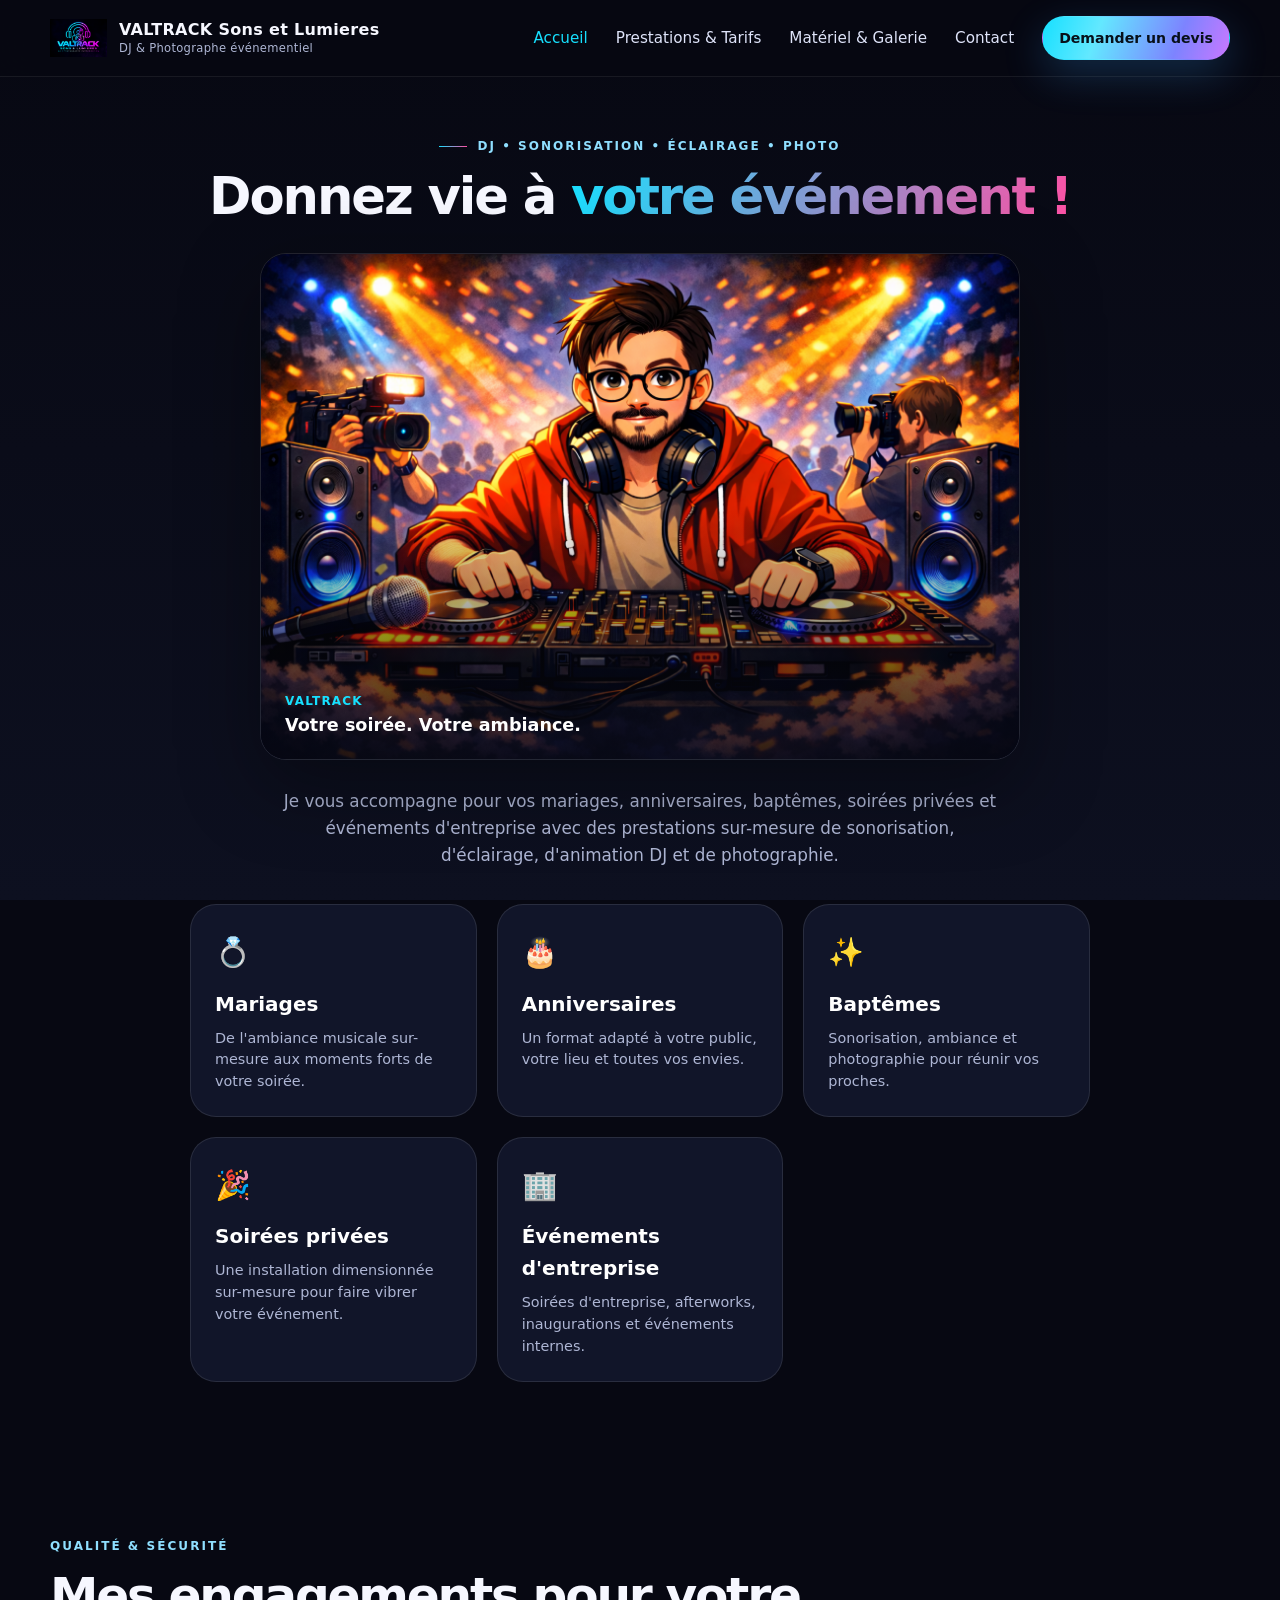
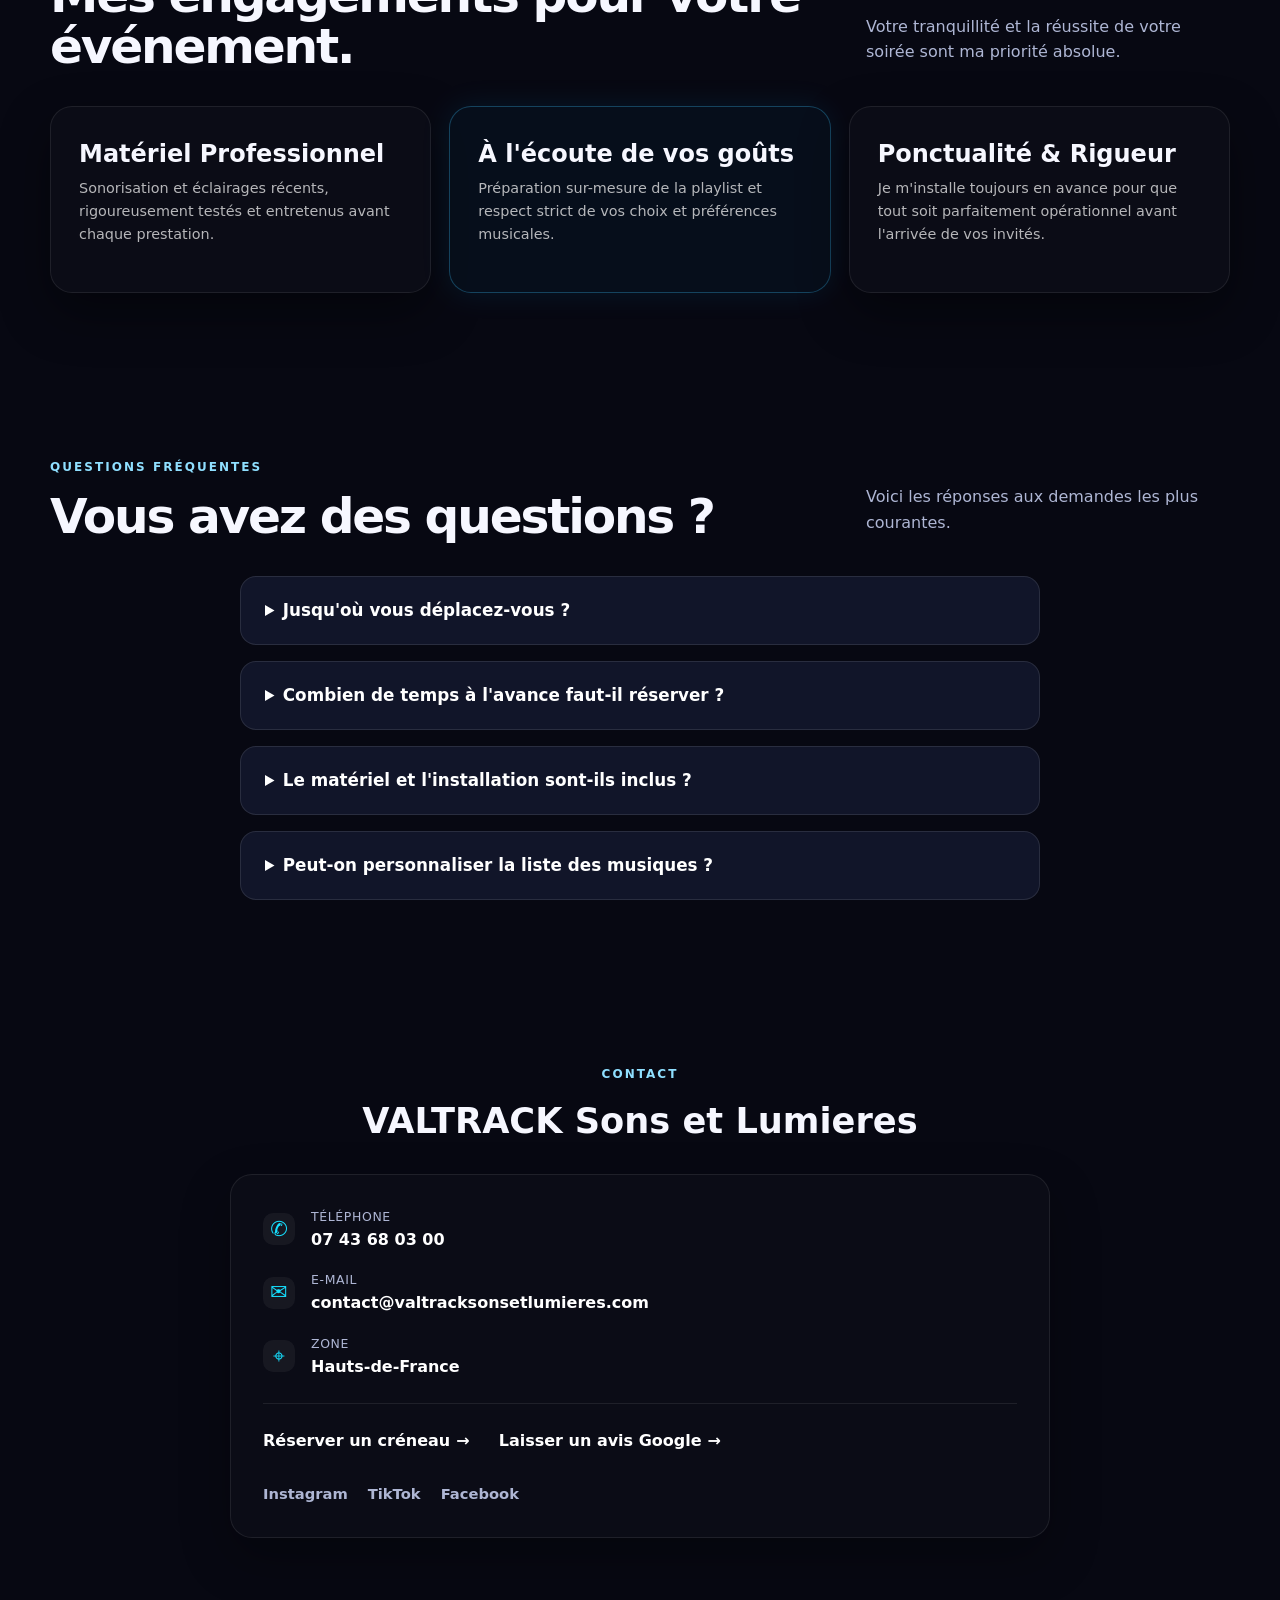
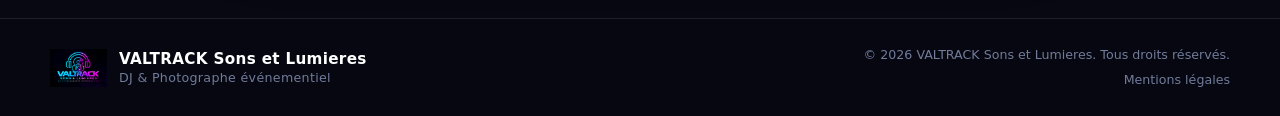
==== commit 103cf4c1: "Update index.html" ====
--- a/index.html
+++ b/index.html
@@ -174,7 +174,7 @@
       <div class="container contact-compact">
         <div class="contact-compact-title">
           <span class="section-kicker">CONTACT</span>
-          <h2>VALTRACK Sons et Lumières</h2>
+          <h2>VALTRACK Sons et Lumieres</h2>
         </div>
 
         <aside class="contact-card contact-card-wide">
--- a/styles.css
+++ b/styles.css
@@ -244,28 +244,66 @@
   color: #f1f3f9;
   cursor: default;
   user-select: none;
+  will-change: transform;
   transition: transform 0.3s cubic-bezier(0.175, 0.885, 0.32, 1.275),
               border-color 0.3s ease,
               box-shadow 0.3s ease;
-  animation: floatSticker 4s ease-in-out infinite alternate;
 }
 
 .hero-tarifs .hero-badge:hover {
-  transform: scale(1.08) translateY(-4px) !important;
   border-color: rgba(22, 224, 255, 0.5);
   box-shadow: 0 12px 28px rgba(22, 224, 255, 0.2);
   background: rgba(20, 26, 50, 0.9);
 }
 
 .hero-tarifs .badge-icon { font-size: 0.95rem; }
-.hero-tarifs .badge-top-left { top: -10px; left: 20px; transform: rotate(-5deg); animation-delay: 0s; }
-.hero-tarifs .badge-top-right { top: -5px; right: 20px; transform: rotate(5deg); animation-delay: 1s; }
-.hero-tarifs .badge-bottom-left { bottom: 0px; left: 40px; transform: rotate(4deg); animation-delay: 1.8s; }
-.hero-tarifs .badge-bottom-right { bottom: 5px; right: 50px; transform: rotate(-4deg); animation-delay: 0.7s; }
-
-@keyframes floatSticker {
-  0% { margin-top: 0px; }
-  100% { margin-top: -7px; }
+
+/* Positionnement & Amorce des animations par GPU via variables CSS (--base-rot) */
+.hero-tarifs .badge-top-left { 
+  top: -10px; 
+  left: 20px; 
+  --base-rot: -5deg; 
+  animation: floatStickerGpu 2.8s ease-in-out infinite alternate; 
+}
+.hero-tarifs .badge-top-right { 
+  top: -5px; 
+  right: 20px; 
+  --base-rot: 5deg; 
+  animation: floatStickerGpu 3.2s ease-in-out infinite alternate 0.6s; 
+}
+.hero-tarifs .badge-bottom-left { 
+  bottom: 0px; 
+  left: 40px; 
+  --base-rot: 4deg; 
+  animation: floatStickerGpu 3s ease-in-out infinite alternate 1.2s; 
+}
+.hero-tarifs .badge-bottom-right { 
+  bottom: 5px; 
+  right: 50px; 
+  --base-rot: -4deg; 
+  animation: floatStickerGpu 3.5s ease-in-out infinite alternate 0.3s; 
+}
+
+.hero-tarifs .badge-top-left:hover { transform: rotate(-5deg) scale(1.08) translateY(-4px) translateZ(0); }
+.hero-tarifs .badge-top-right:hover { transform: rotate(5deg) scale(1.08) translateY(-4px) translateZ(0); }
+.hero-tarifs .badge-bottom-left:hover { transform: rotate(4deg) scale(1.08) translateY(-4px) translateZ(0); }
+.hero-tarifs .badge-bottom-right:hover { transform: rotate(-4deg) scale(1.08) translateY(-4px) translateZ(0); }
+
+/* Animation 100% matérielle (GPU) basée sur translate3d */
+@keyframes floatStickerGpu {
+  0% { 
+    transform: rotate(var(--base-rot)) translate3d(0, 0, 0); 
+  }
+  100% { 
+    transform: rotate(var(--base-rot)) translate3d(0, -8px, 0); 
+  }
+}
+
+/* Accessibilité : Désactivation pour les utilisateurs sensibles au mouvement */
+@media (prefers-reduced-motion: reduce) {
+  .hero-tarifs .hero-badge {
+    animation: none !important;
+  }
 }
 
 
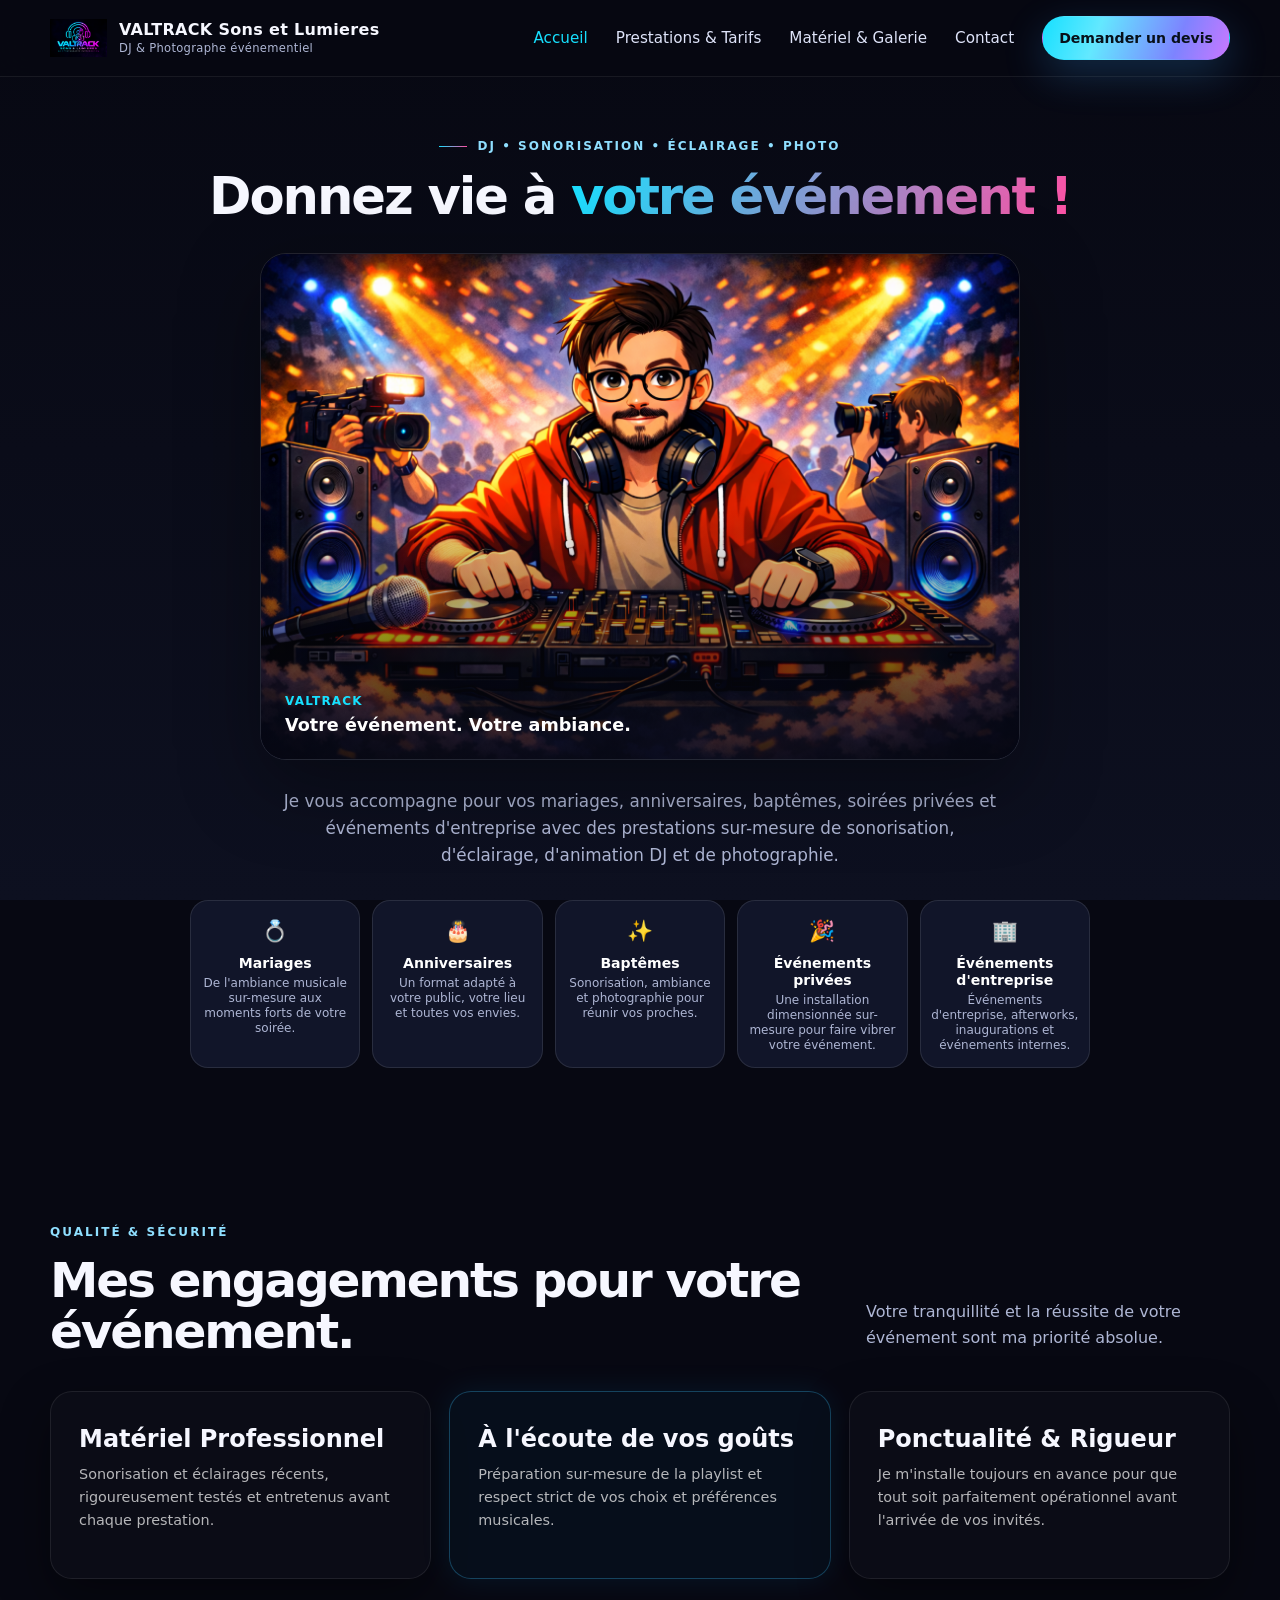
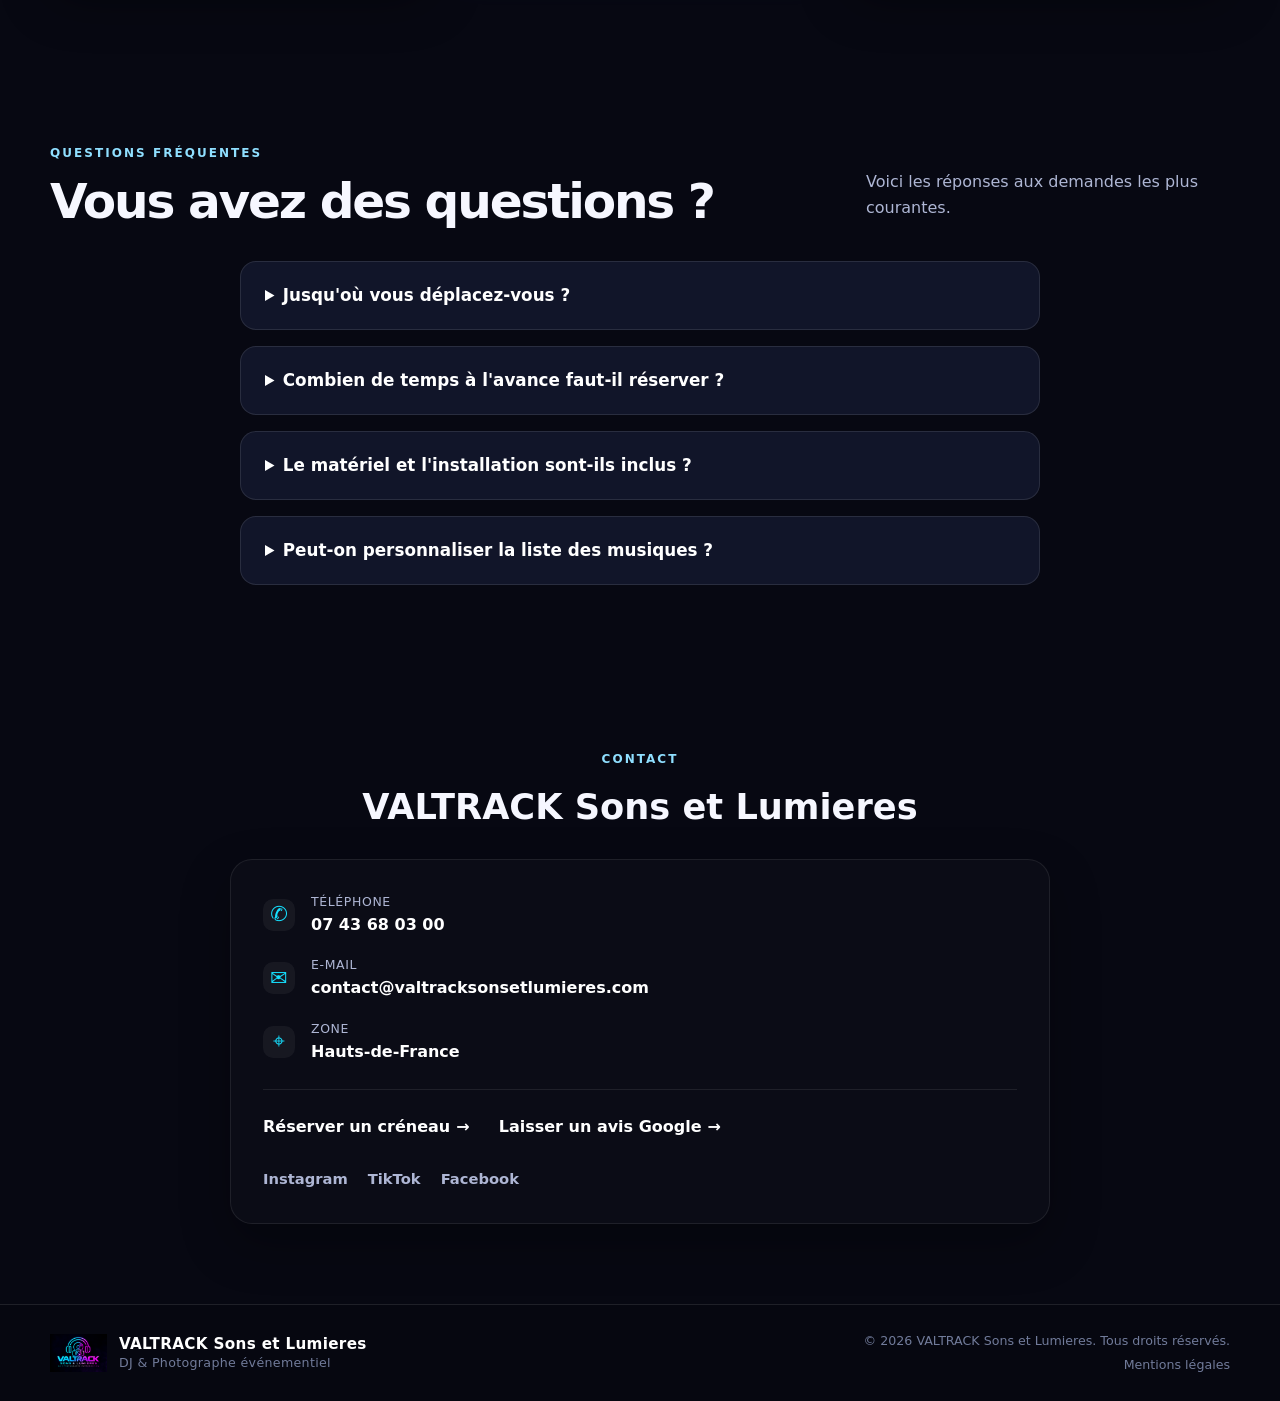
==== commit a70cc672: "Update index.html" ====
--- a/index.html
+++ b/index.html
@@ -65,7 +65,7 @@
               <div class="visual-shade"></div>
               <div class="visual-label">
                 <span>VALTRACK</span>
-                <strong>Votre soirée. Votre ambiance.</strong>
+                <strong>Votre événement. Votre ambiance.</strong>
               </div>
             </div>
           </div>
@@ -95,14 +95,14 @@
 
             <article>
               <span>🎉</span>
-              <h3>Soirées privées</h3>
+              <h3>Événements privées</h3>
               <p>Une installation dimensionnée sur-mesure pour faire vibrer votre événement.</p>
             </article>
 
             <article>
               <span>🏢</span>
               <h3>Événements d'entreprise</h3>
-              <p>Soirées d'entreprise, afterworks, inaugurations et événements internes.</p>
+              <p>Événements d'entreprise, afterworks, inaugurations et événements internes.</p>
             </article>
           </div>
         </div>
@@ -116,7 +116,7 @@
             <span class="section-kicker">QUALITÉ & SÉCURITÉ</span>
             <h2>Mes engagements pour votre événement.</h2>
           </div>
-          <p>Votre tranquillité et la réussite de votre soirée sont ma priorité absolue.</p>
+          <p>Votre tranquillité et la réussite de votre événement sont ma priorité absolue.</p>
         </div>
     
         <div class="pricing-grid">
@@ -149,7 +149,7 @@
         <div class="faq-list">
           <details class="faq-item">
             <summary>Jusqu'où vous déplacez-vous ?</summary>
-            <p>J'interviens principalement dans toute la région <strong>Hauts-de-France</strong>. 15 km aller-retour sont inclus au départ d'Escaudœuvres, puis un tarif de 0,70 €/km supplémentaire est appliqué.</p>
+            <p>J'interviens principalement dans toute la région <strong>Hauts-de-France</strong>. 30 km aller-retour sont inclus au départ d'Escaudœuvres, puis un tarif de 0,70 €/km supplémentaire est appliqué.</p>
           </details>
 
           <details class="faq-item">
--- a/styles.css
+++ b/styles.css
@@ -258,7 +258,6 @@
 
 .hero-tarifs .badge-icon { font-size: 0.95rem; }
 
-/* Positionnement & Amorce des animations par GPU via variables CSS (--base-rot) */
 .hero-tarifs .badge-top-left { 
   top: -10px; 
   left: 20px; 
@@ -289,7 +288,6 @@
 .hero-tarifs .badge-bottom-left:hover { transform: rotate(4deg) scale(1.08) translateY(-4px) translateZ(0); }
 .hero-tarifs .badge-bottom-right:hover { transform: rotate(-4deg) scale(1.08) translateY(-4px) translateZ(0); }
 
-/* Animation 100% matérielle (GPU) basée sur translate3d */
 @keyframes floatStickerGpu {
   0% { 
     transform: rotate(var(--base-rot)) translate3d(0, 0, 0); 
@@ -299,7 +297,6 @@
   }
 }
 
-/* Accessibilité : Désactivation pour les utilisateurs sensibles au mouvement */
 @media (prefers-reduced-motion: reduce) {
   .hero-tarifs .hero-badge {
     animation: none !important;
@@ -314,7 +311,7 @@
 .section-heading p { margin: 0 0 7px; color: var(--muted); }
 
 
-.event-grid,
+/* Grille générale pour les cartes de services/fonctionnalités (autres pages) */
 .services-grid, 
 .features-grid {
   display: grid;
@@ -324,7 +321,6 @@
   text-align: left;
 }
 
-.event-grid article,
 .service-card, 
 .feature-card {
   background: var(--surface);
@@ -334,21 +330,18 @@
   transition: transform 0.2s ease, border-color 0.2s ease;
 }
 
-.event-grid article:hover,
 .service-card:hover, 
 .feature-card:hover {
   transform: translateY(-4px);
   border-color: rgba(22, 224, 255, 0.3);
 }
 
-.event-grid article span,
 .service-card .service-icon {
   font-size: 1.8rem;
   display: block;
   margin-bottom: 12px;
 }
 
-.event-grid article h3,
 .service-card h3, 
 .feature-card h3 {
   margin: 0 0 8px;
@@ -356,13 +349,55 @@
   color: #fff;
 }
 
-.event-grid article p,
 .service-card p, 
 .feature-card p {
   color: var(--muted);
   font-size: 0.9rem;
   margin: 0;
   line-height: 1.5;
+}
+
+
+
+.event-grid {
+  display: grid;
+  grid-template-columns: repeat(5, 1fr); 
+  gap: 12px;                            
+  margin-top: 32px;
+  text-align: center;           
+}
+
+.event-grid article {
+  background: var(--surface);
+  border: 1px solid var(--line);
+  padding: 14px 10px;                   
+  border-radius: 18px;                
+  transition: transform 0.2s ease, border-color 0.2s ease;
+}
+
+.event-grid article:hover {
+  transform: translateY(-4px);
+  border-color: rgba(22, 224, 255, 0.3);
+}
+
+.event-grid article span {
+  font-size: 1.3rem;                    
+  display: block;
+  margin-bottom: 6px;
+}
+
+.event-grid article h3 {
+  margin: 0 0 4px;
+  font-size: 0.88rem;                  
+  color: #fff;
+  line-height: 1.2;
+}
+
+.event-grid article p {
+  color: var(--muted);
+  font-size: 0.75rem;                  
+  margin: 0;
+  line-height: 1.25;
 }
 
 
@@ -674,6 +709,7 @@
 @media (max-width: 1050px) {
   .hero-grid { grid-template-columns: 1fr; }
   .section-heading { grid-template-columns: 1fr; gap: 16px; }
+  .event-grid { grid-template-columns: repeat(3, 1fr); } 
 }
 
 @media (max-width: 860px) {
@@ -706,9 +742,10 @@
   .hero-tarifs .hero-text-content { order: 1; }
 }
 
-@media (max-width: 560px) {
+@media (max-width: 580px) {
   .container { width: min(var(--max), calc(100% - 28px)); }
   .footer-inner { flex-direction: column; align-items: flex-start; }
   .footer-legal { align-items: flex-start; }
   .social-row { flex-wrap: wrap; }
-}
+  .event-grid { grid-template-columns: repeat(2, 1fr); } 
+}
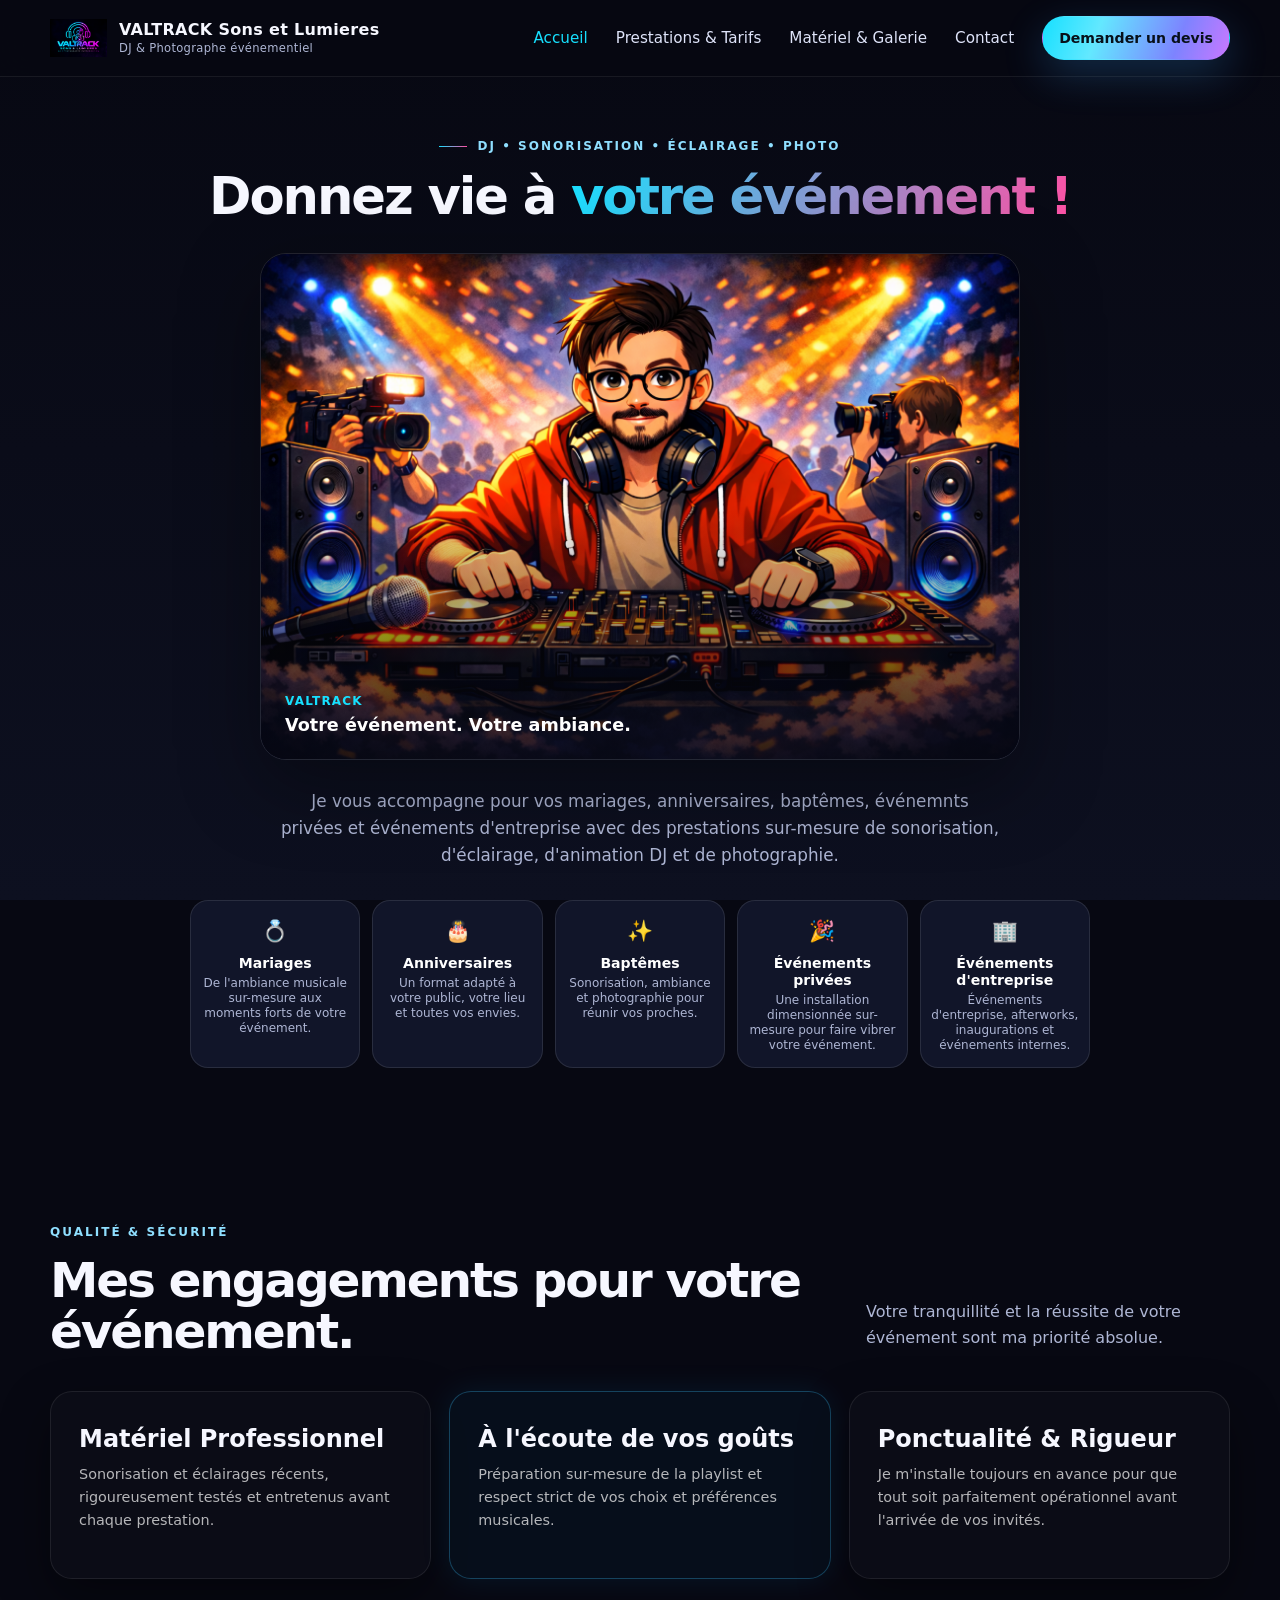
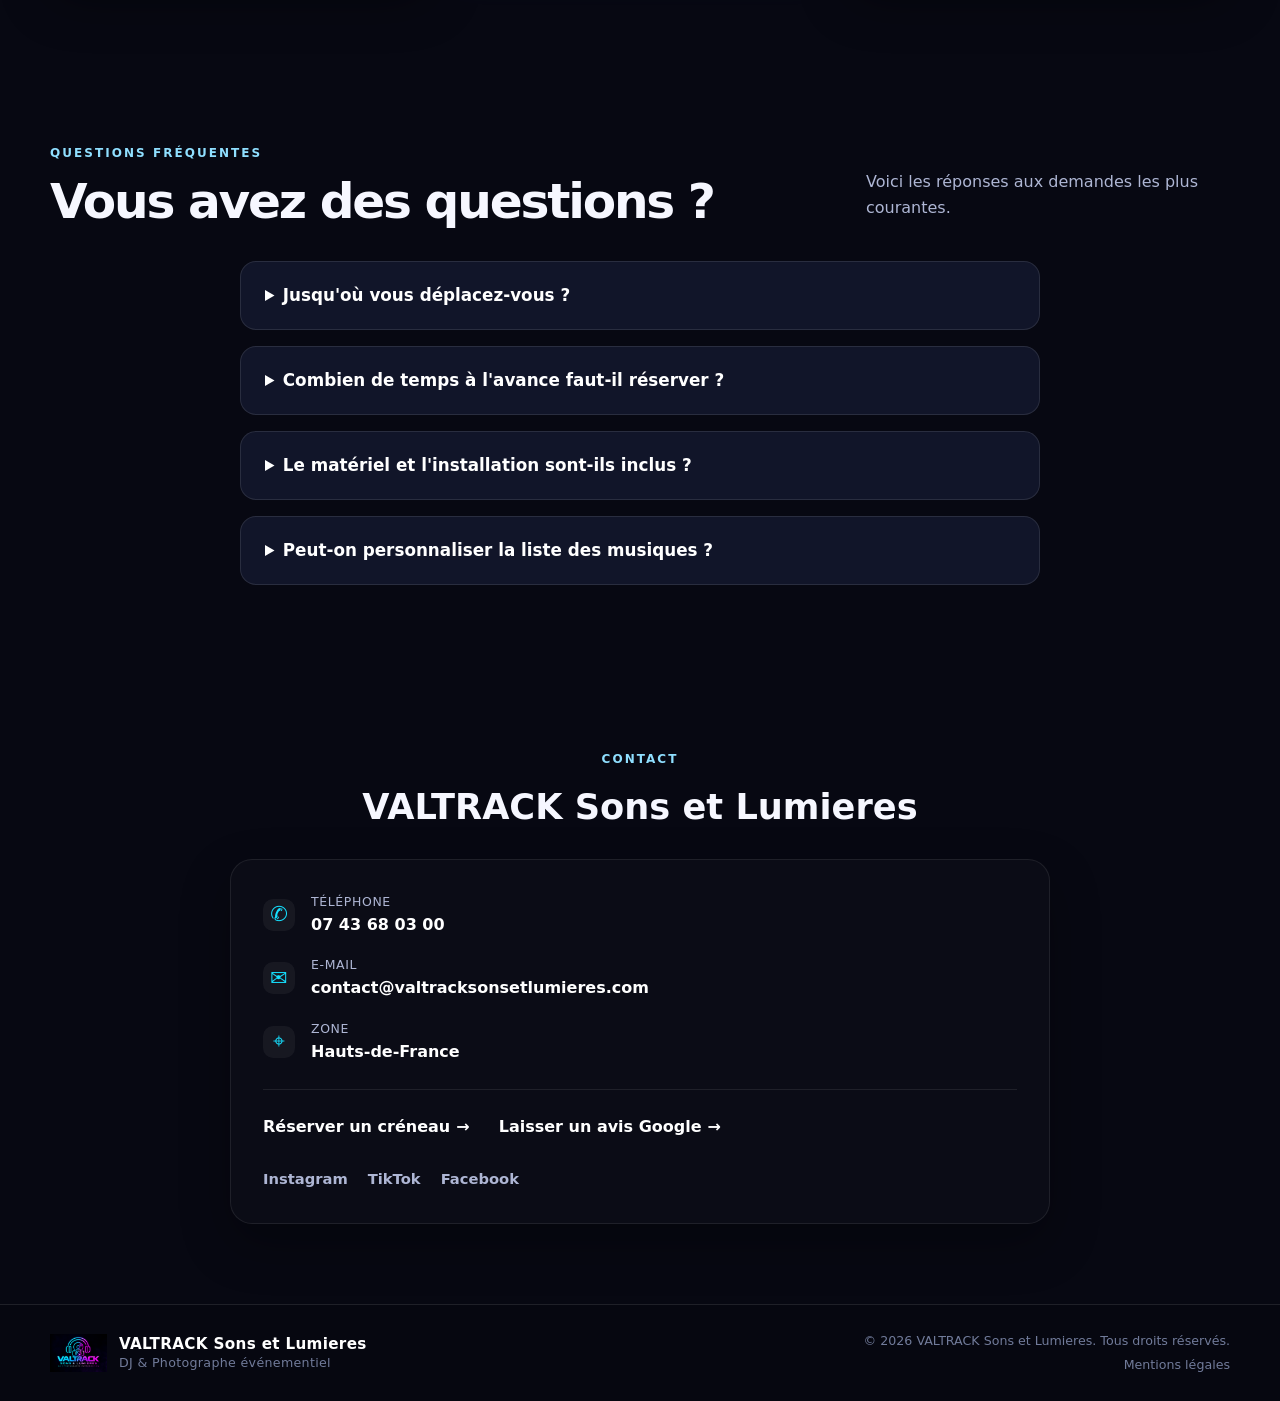
==== commit 59980ec2: "Update index.html" ====
--- a/index.html
+++ b/index.html
@@ -71,14 +71,14 @@
           </div>
 
           <p class="hero-lead hero-lead-full">
-            Je vous accompagne pour vos mariages, anniversaires, baptêmes, soirées privées et événements d'entreprise avec des prestations sur-mesure de sonorisation, d'éclairage, d'animation DJ et de photographie.
+            Je vous accompagne pour vos mariages, anniversaires, baptêmes, événemnts privées et événements d'entreprise avec des prestations sur-mesure de sonorisation, d'éclairage, d'animation DJ et de photographie.
           </p>
 
           <div class="event-grid hero-event-grid" aria-label="Types d'événements">
             <article>
               <span>💍</span>
               <h3>Mariages</h3>
-              <p>De l'ambiance musicale sur-mesure aux moments forts de votre soirée.</p>
+              <p>De l'ambiance musicale sur-mesure aux moments forts de votre événement.</p>
             </article>
 
             <article>
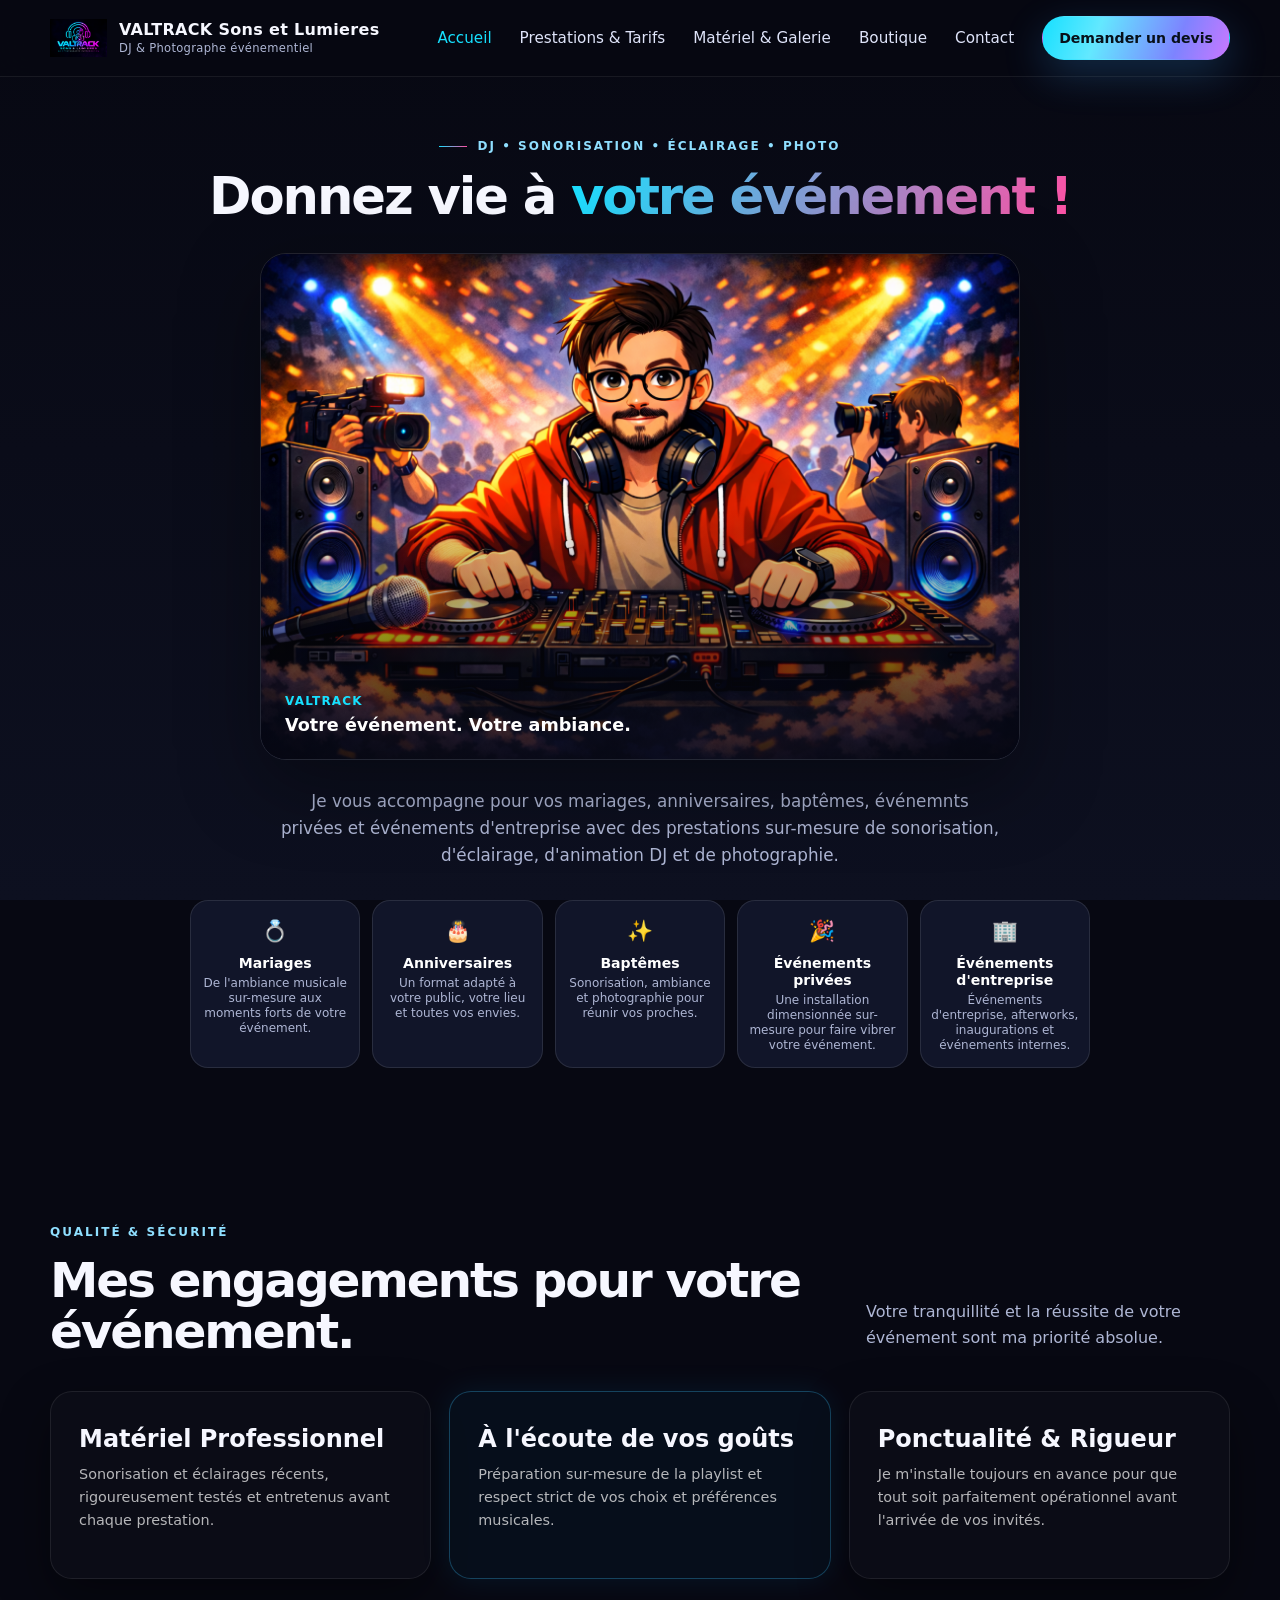
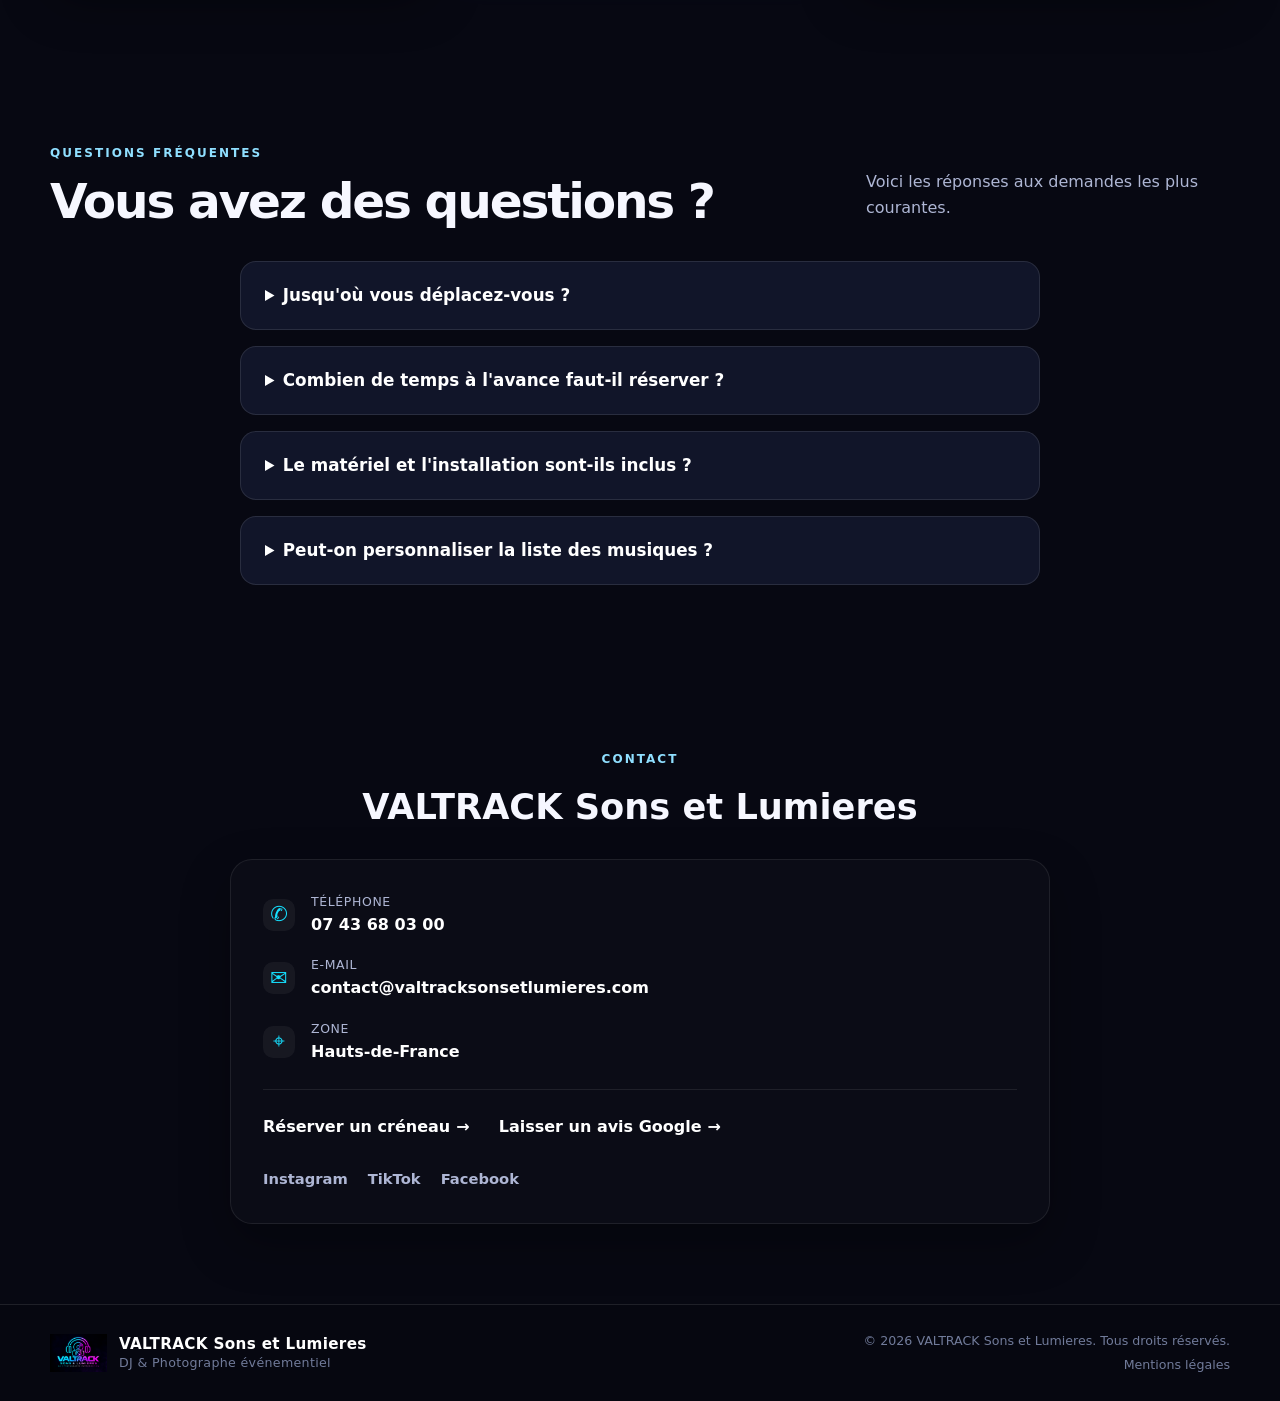
==== commit 4a958423: "Update index.html" ====
--- a/index.html
+++ b/index.html
@@ -26,6 +26,7 @@
         <a href="index.html" class="active">Accueil</a>
         <a href="prestations.html">Prestations & Tarifs</a>
         <a href="materiel.html">Matériel & Galerie</a>
+        <a href="boutique.html">Boutique</a>
         <a href="#contact">Contact</a>
         <a class="btn btn-primary btn-small" href="https://docs.google.com/forms/d/e/1FAIpQLScfLBXGqjbS6cImaduYG_g-oRKf7EmqATWuRvP31iIH8ll3yA/viewform?usp=dialog" target="_blank" rel="noopener">Demander un devis</a>
       </nav>
@@ -164,7 +165,7 @@
 
           <details class="faq-item">
             <summary>Peut-on personnaliser la liste des musiques ?</summary>
-            <p>Absolument ! Je prépare la soirée en amont selon vos goûts musicaux, vos morceaux indispensables et ceux que vous ne souhaitez pas entendre.</p>
+            <p>Absolument ! Je prépare les dossiers de musiques en amont selon vos goûts musicaux, vos morceaux indispensables et ceux que vous ne souhaitez pas entendre.</p>
           </details>
         </div>
       </div>
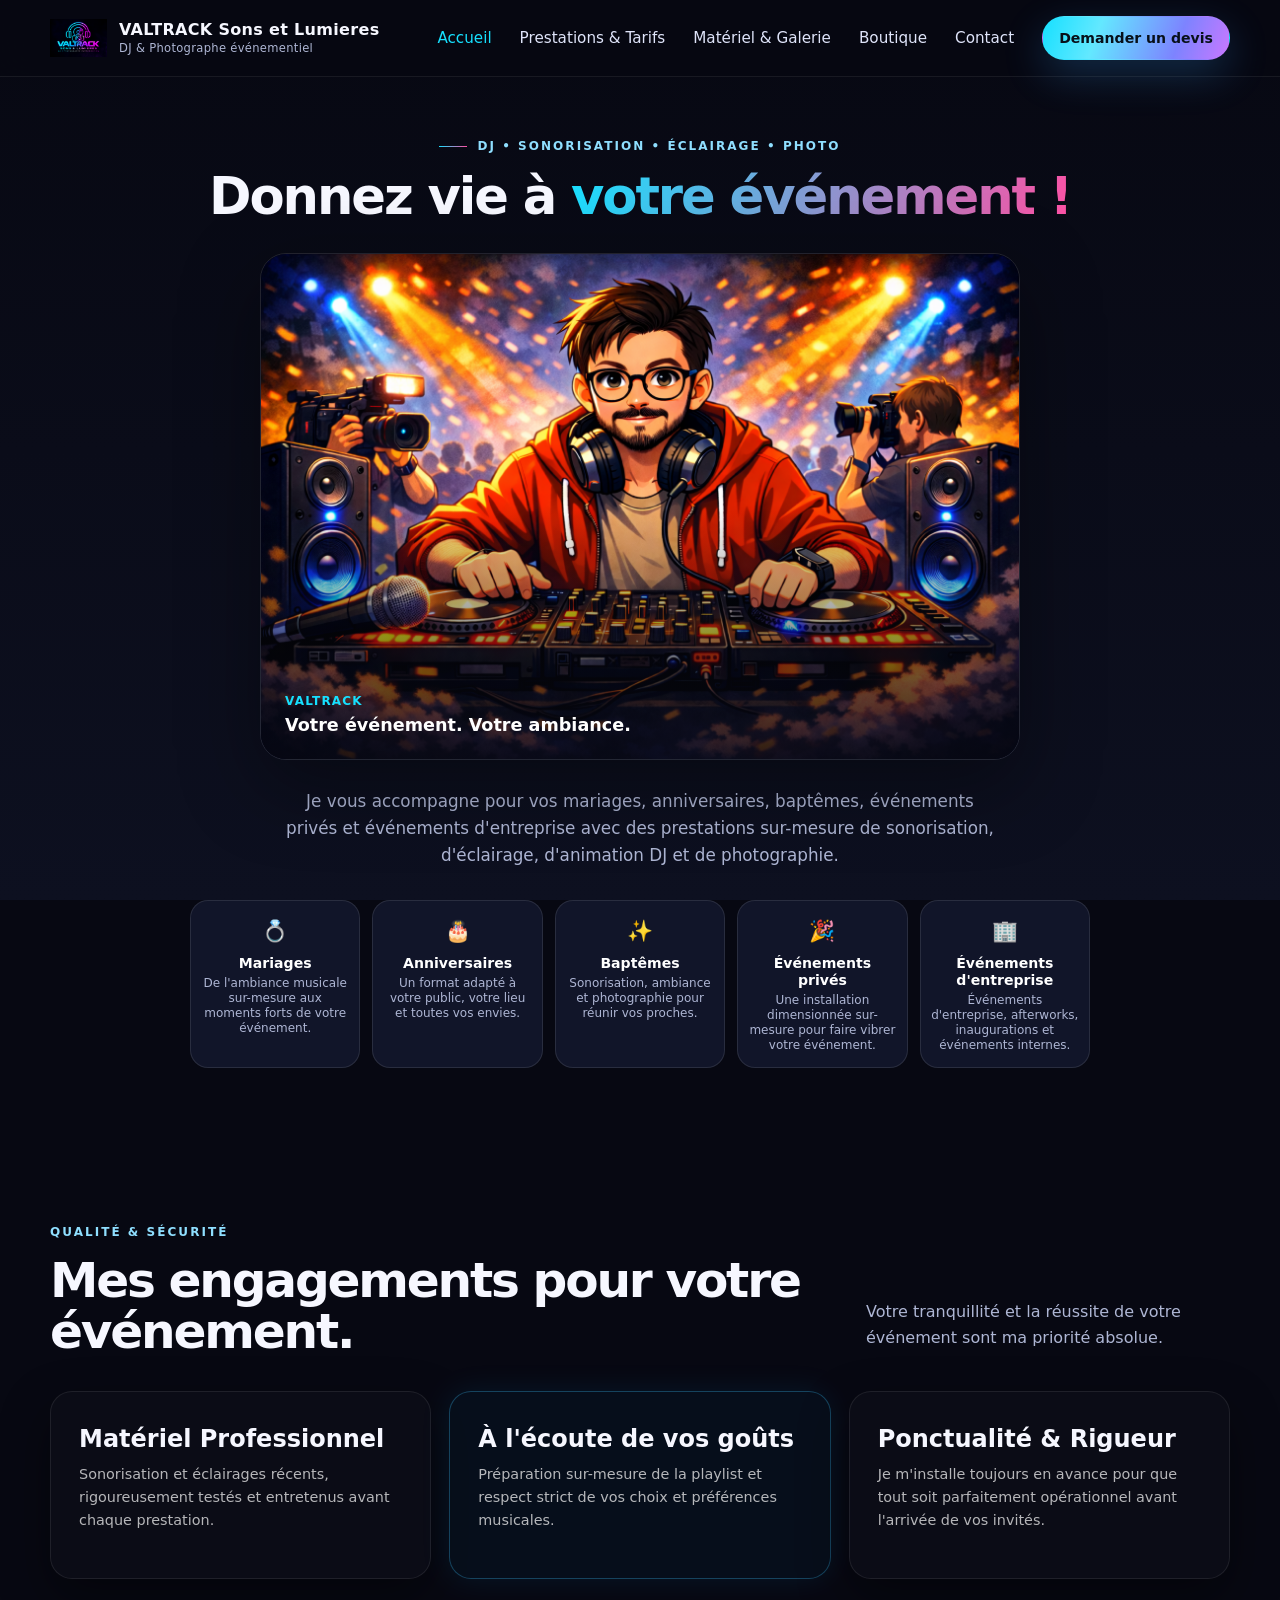
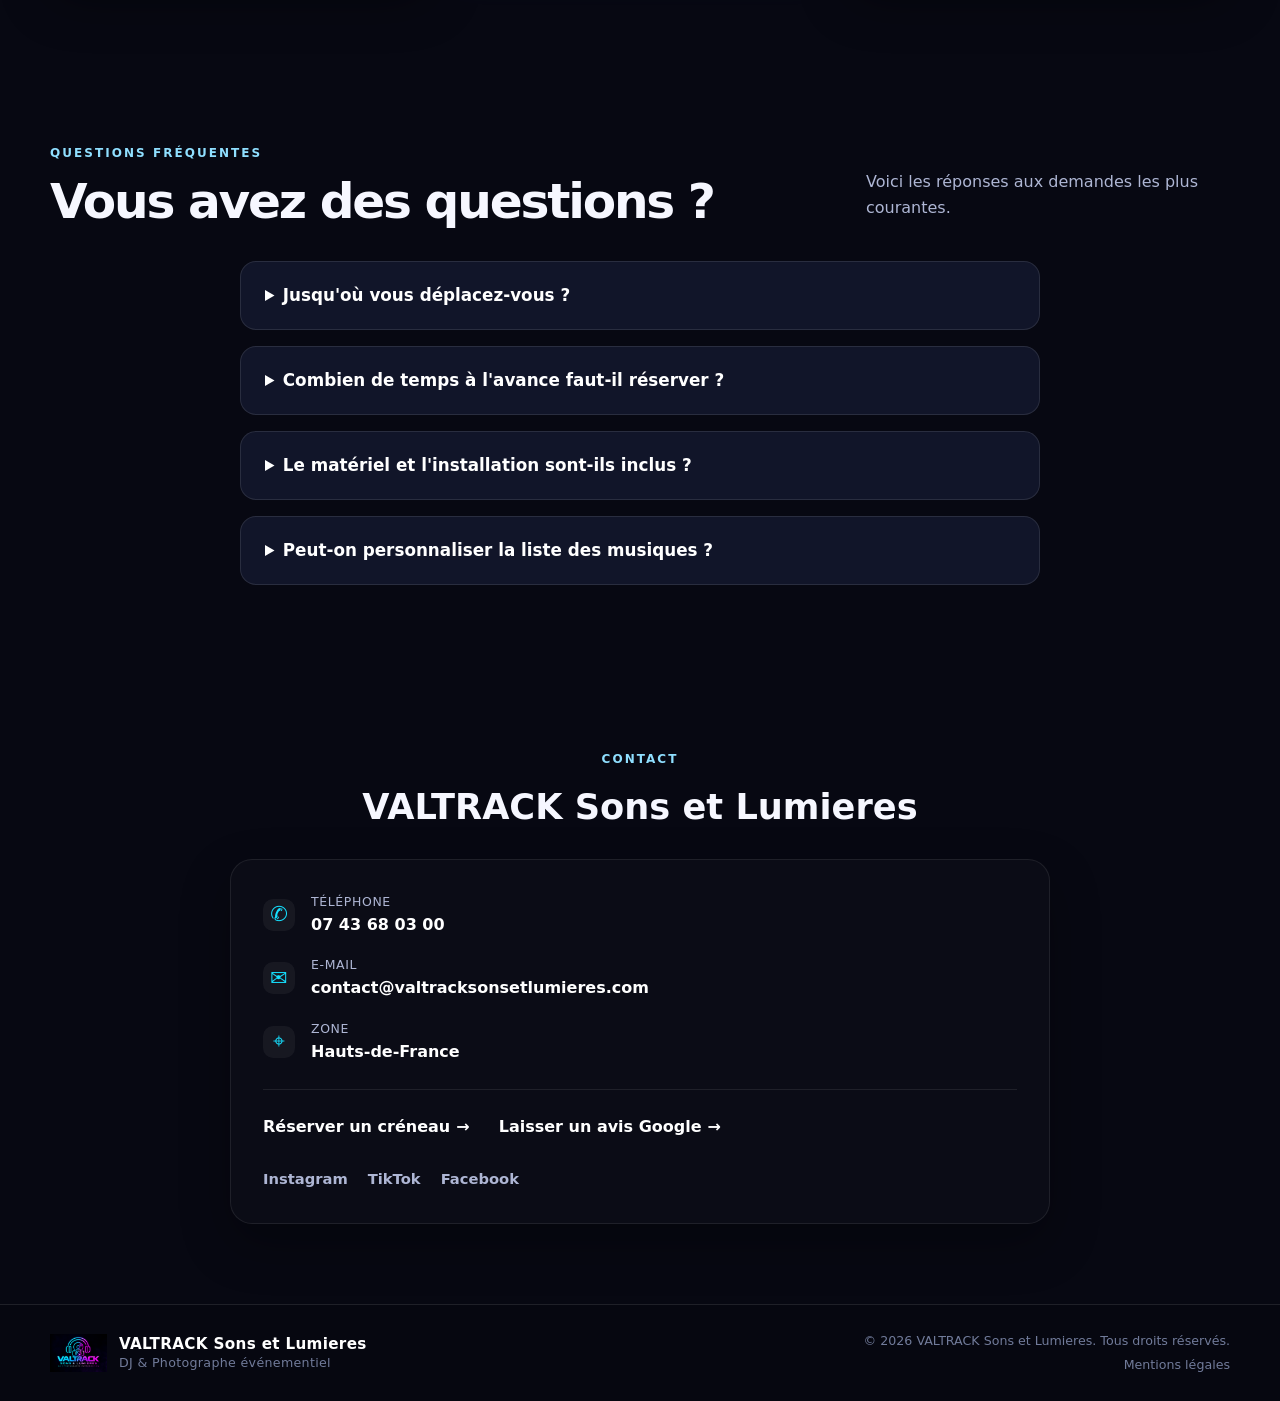
==== commit a995aa08: "Update index.html" ====
--- a/index.html
+++ b/index.html
@@ -40,6 +40,7 @@
         <a href="index.html">Accueil</a>
         <a href="prestations.html">Prestations & Tarifs</a>
         <a href="materiel.html">Matériel & Galerie</a>
+        <a href="boutique.html">Boutique</a>
         <a href="#contact">Contact</a>
         <a class="btn btn-primary" href="https://docs.google.com/forms/d/e/1FAIpQLScfLBXGqjbS6cImaduYG_g-oRKf7EmqATWuRvP31iIH8ll3yA/viewform?usp=dialog" target="_blank" rel="noopener">Demander un devis</a>
       </div>
@@ -72,7 +73,7 @@
           </div>
 
           <p class="hero-lead hero-lead-full">
-            Je vous accompagne pour vos mariages, anniversaires, baptêmes, événemnts privées et événements d'entreprise avec des prestations sur-mesure de sonorisation, d'éclairage, d'animation DJ et de photographie.
+            Je vous accompagne pour vos mariages, anniversaires, baptêmes, événements privés et événements d'entreprise avec des prestations sur-mesure de sonorisation, d'éclairage, d'animation DJ et de photographie.
           </p>
 
           <div class="event-grid hero-event-grid" aria-label="Types d'événements">
@@ -96,7 +97,7 @@
 
             <article>
               <span>🎉</span>
-              <h3>Événements privées</h3>
+              <h3>Événements privés</h3>
               <p>Une installation dimensionnée sur-mesure pour faire vibrer votre événement.</p>
             </article>
 
@@ -119,7 +120,7 @@
           </div>
           <p>Votre tranquillité et la réussite de votre événement sont ma priorité absolue.</p>
         </div>
-    
+        
         <div class="pricing-grid">
           <div class="price-card">
             <h3>Matériel Professionnel</h3>
